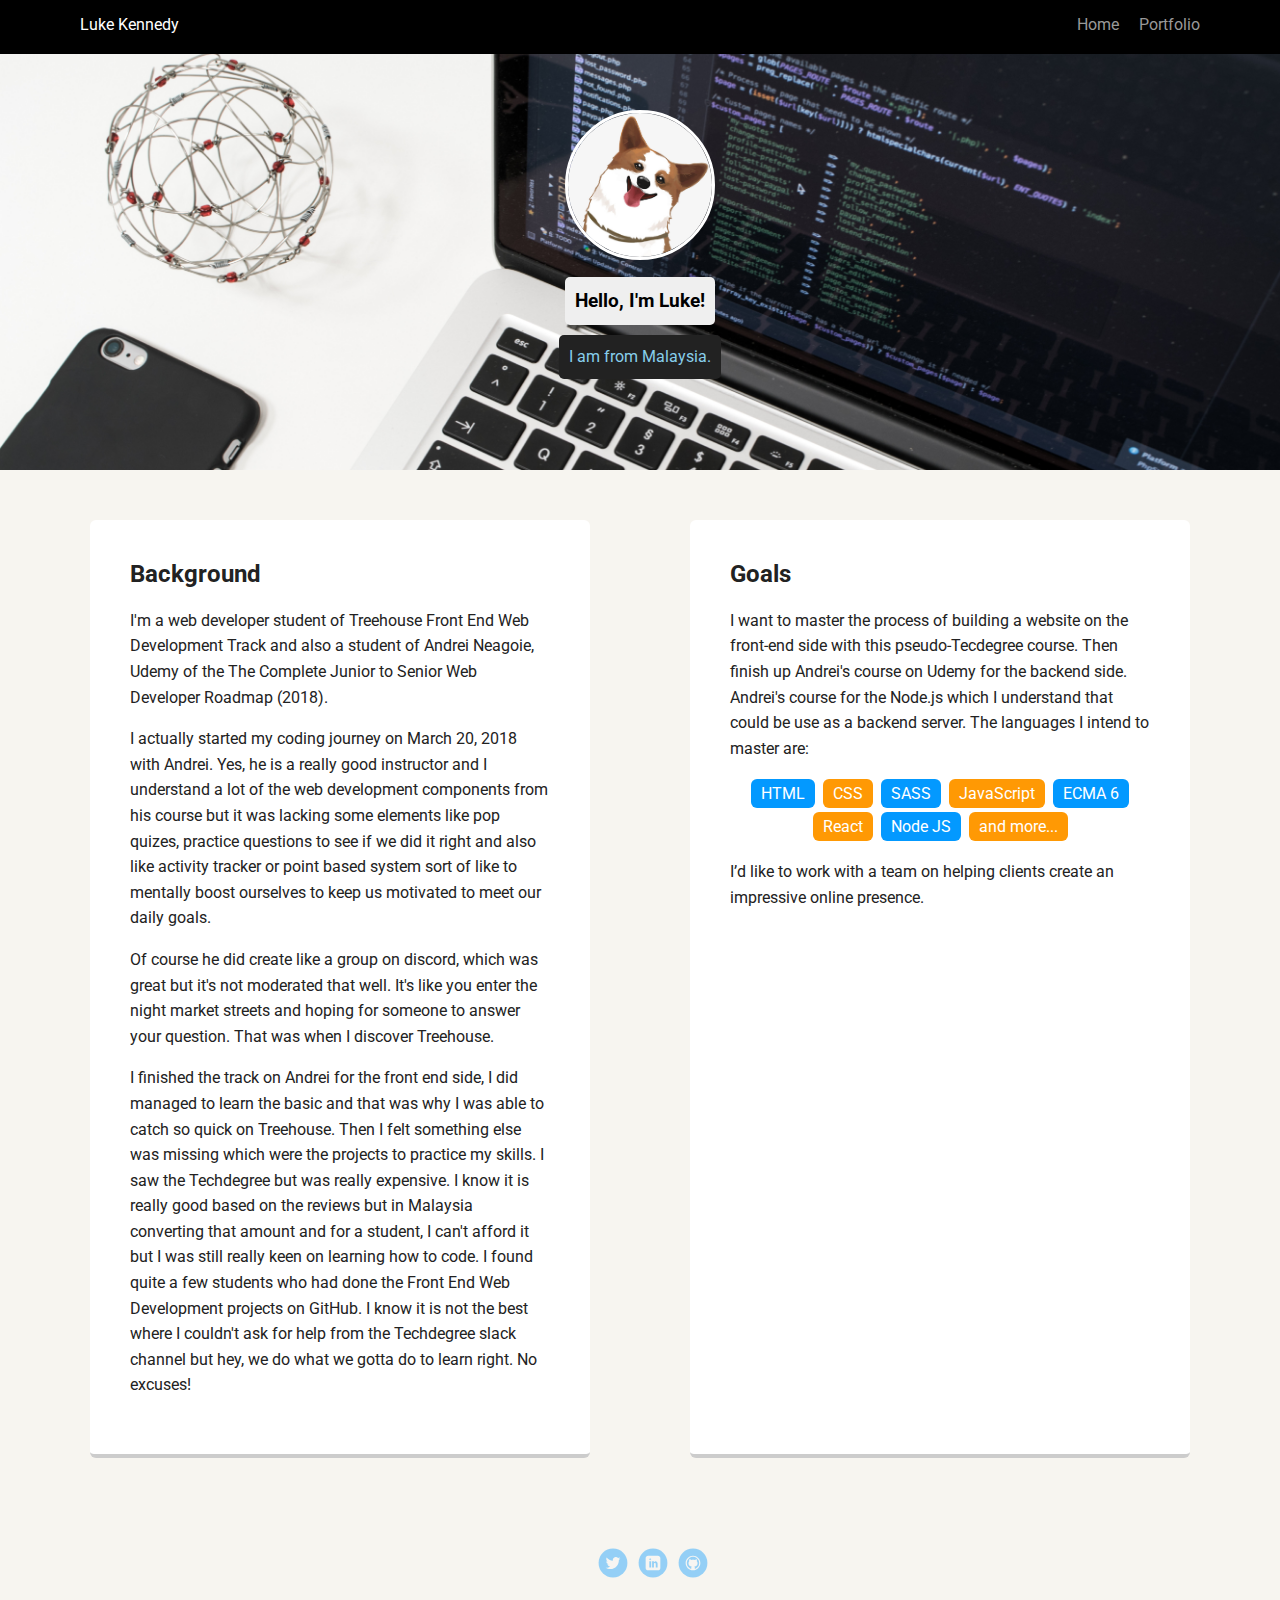
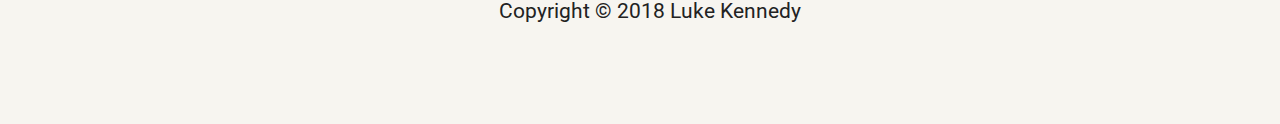
==== index.html @ e6a508d9 "first commit" ====
<!DOCTYPE html>
<html>
<head>
	<meta charset="utf-8">
	<meta name="viewport" content="width=device-width, initial-scale=1.0">
  	<meta http-equiv="X-UA-Compatible" content="ie=edge">
	<title>Personal Profile</title>
	<link rel="stylesheet" href="styles.css">
  	<link href="https://fonts.googleapis.com/css?family=Muli%7CRoboto:400,300,500,700,900" rel="stylesheet">
</head>
<body>
	<div class="main-nav">
		<ul class="nav">
			<li class="name">Luke Kennedy</a></li>
			<li><a href="#">Home</a></li>
			<li><a href="">Portfolio</a></li>
		</ul>
	</div>

	<header>
		<img class="profile-image" alt="picture" src="images/corgi2.jpg"></img>
		<h3 class="tag name">Hello, I'm Luke!</h3>
		<p class="tag location">I am from Malaysia.</p>
	</header>

	<main class="flex">
		<div class="card">
			<h2>Background</h2>
	      	<p>I'm a web developer student of Treehouse Front End Web Development Track and also a student of Andrei Neagoie, Udemy of the The Complete Junior to Senior Web Developer Roadmap (2018).</p>
	      	<p>I actually started my coding journey on March 20, 2018 with Andrei. Yes,
	        he is a really good instructor and I understand a lot of the web development components from his course but it was lacking some elements like pop quizes, practice questions to see if we did it right and also like activity tracker or point based system sort of like to mentally boost ourselves to keep us motivated to meet our daily goals.</p>
	      	<p>Of course he did create like a group on discord, which was great but it's not moderated that well. It's like you enter the night market streets and hoping for someone to answer your question. That was when I discover Treehouse.</p>
	      	<p>I finished the track on Andrei for the front end side, I did managed to learn the basic and that was why I was able to catch so quick on Treehouse. Then I felt something else was missing which were the projects to practice my skills. I saw the Techdegree but was really expensive. I know it is really good based on the reviews but in Malaysia converting that amount and for a student, I can't afford it but I was still really keen on
	        learning how to code. I found quite a few students who had done the Front End Web Development projects on GitHub. I know it is not the best where I couldn't ask for help from the Techdegree slack channel but hey, we do what we gotta do to learn right. No excuses!</p>
		</div>

		<div class="card">
			<h2>Goals</h2>
	      	<p>I want to master the process of building a website on the front-end side with this pseudo-Tecdegree course. Then finish up Andrei's course on Udemy for the backend side. Andrei's course for the Node.js which I understand that could be use as a backend server. The languages I intend to master are:</p>
	      	<ul class="skills">
		        <li>HTML</li>
		        <li>CSS</li>
		        <li>SASS</li>
		        <li>JavaScript</li>
		        <li>ECMA 6</li>
		        <li>React</li>
		        <li>Node JS</li>
		        <li>and more...</li>
	      	</ul>
	      	<p>I’d like to work with a team on helping clients create an impressive online presence.</p>
		</div>
	</main>

	<footer>
		<ul>
			<li><a href="images/twitter.svg" class="social twitter">Twitter</a></li>
			<li><a href="images/linkedin.svg" class="social linkedin">LinkedIn</a></li>
			<li><a href="images/github.svg" class="social github">Github</a></li>
		</ul>
		<p class="copyright">Copyright &copy; 2018 Luke Kennedy</p>
	</footer>
</body>
</html>
---- styles.css ----
/* Global Layout Set-up */
* { 
  box-sizing: border-box;
}
  
body {
  margin: 0;
  padding: 0;
  text-align: center;
  font-family: 'Roboto', sans-serif;
  color: #222;
  background: #f7f5f0;
}

/* Link Styles */
a {
  text-decoration: none;
  color: #999;
}
a:hover {
  color: #6633ff;
}

/* Section Styles */
.main-nav {
	width: 100%;
  	background: black;
  	min-height: 30px;
  	padding: 10px;
  	position: fixed;
  	text-align: center;
}

.nav {
	display: flex;
	justify-content: space-around;
	font-weight: 700px;
	list-style-type: none;
	margin: 0 auto;
	padding: 0;
}

.nav .name {
	color: white;
	margin-right: auto;
	display: block;
}

.nav li {
  padding: 5px 10px 10px 10px;
}

.nav a {
  transition: all .5s;
}
.nav a:hover {
  color: white
}

header {
  text-align: center;
  background: url('images/banner.jpg') no-repeat top center ;
  background-size: cover;
  overflow: hidden;
  padding-top: 60px;
}

header {
  line-height: 1.5;
}

header .profile-image {
  margin-top: 50px;
  width: 150px;
  height: 150px;
  border-radius: 50%;
  border: 3px solid white;
  transition: all .5s;
}

header .profile-image:hover {
  transform: scale(1.2) rotate(5deg);
}

.tag {
  background-color: #efefef;
  color: black;
  padding: 10px;
  border-radius: 5px;
  display: table;
  margin: 10px auto;
} 

.location {
  background-color: #222;
  color: skyblue;
}

.card {
  margin: 30px;
  padding: 20px 40px 40px;
  max-width: 500px;
  text-align: left;
  background: #fff;
  border-bottom: 4px solid #ccc;
  border-radius: 6px;
  transition: all .5s;
}

.card:hover {
  border-color: #ff99ff;
}

ul.skills {
  padding: 0;
  text-align: center;
}

.skills li {
  border-radius: 6px;
  display: inline-block;
  background: #ff9904;
  color: white;
  padding: 5px 10px;
  margin: 2px;
}

.skills li:nth-child(odd) {
  background: #0399ff;
}

footer {
  width: 100%;
  min-height: 30px;
  padding: 20px 0 40px 20px;
}

footer ul {
  list-style-type: none;
  margin: 0;
  padding: 0;
}

footer ul li {
  display: inline-block;
}

a.social {
  display: inline-block;
  text-indent: -9999px;
  margin-left: 5px;
  width: 30px;
  height: 30px;
  background-size: 30px 30px;
  opacity: .4;
  transition: all .5s;
}

a.twitter {
  background-image: url(images/twitter.svg);
}
a.linkedin {
  background-image: url(images/linkedin.svg);
}
a.github {
  background-image: url(images/github.svg);
}

a.social:hover {
  opacity: 1;
}
.clearfix {
  clear: both;
}

/* Styles for larger screens */

@media screen and (min-width: 720px) {
	.flex {
	display: -ms-flexbox;      /* TWEENER - IE 10 */
	display: flex; 
	max-width: 1200px;
	-ms-flex-pack: distribute;
	justify-content: space-around;
	margin: 0 auto;
	}

	header {
    min-height: 470px;
  	}

  	.nav {
    max-width: 1200px;
    padding: 0 30px;
  	}

    main {
    padding-top: 20px;
  	}

	main p {
    line-height: 1.6em;
  	}

  	footer {
    font-size: 1.3em;
    max-width: 1200px;
    margin: 40px auto;
  	}
}
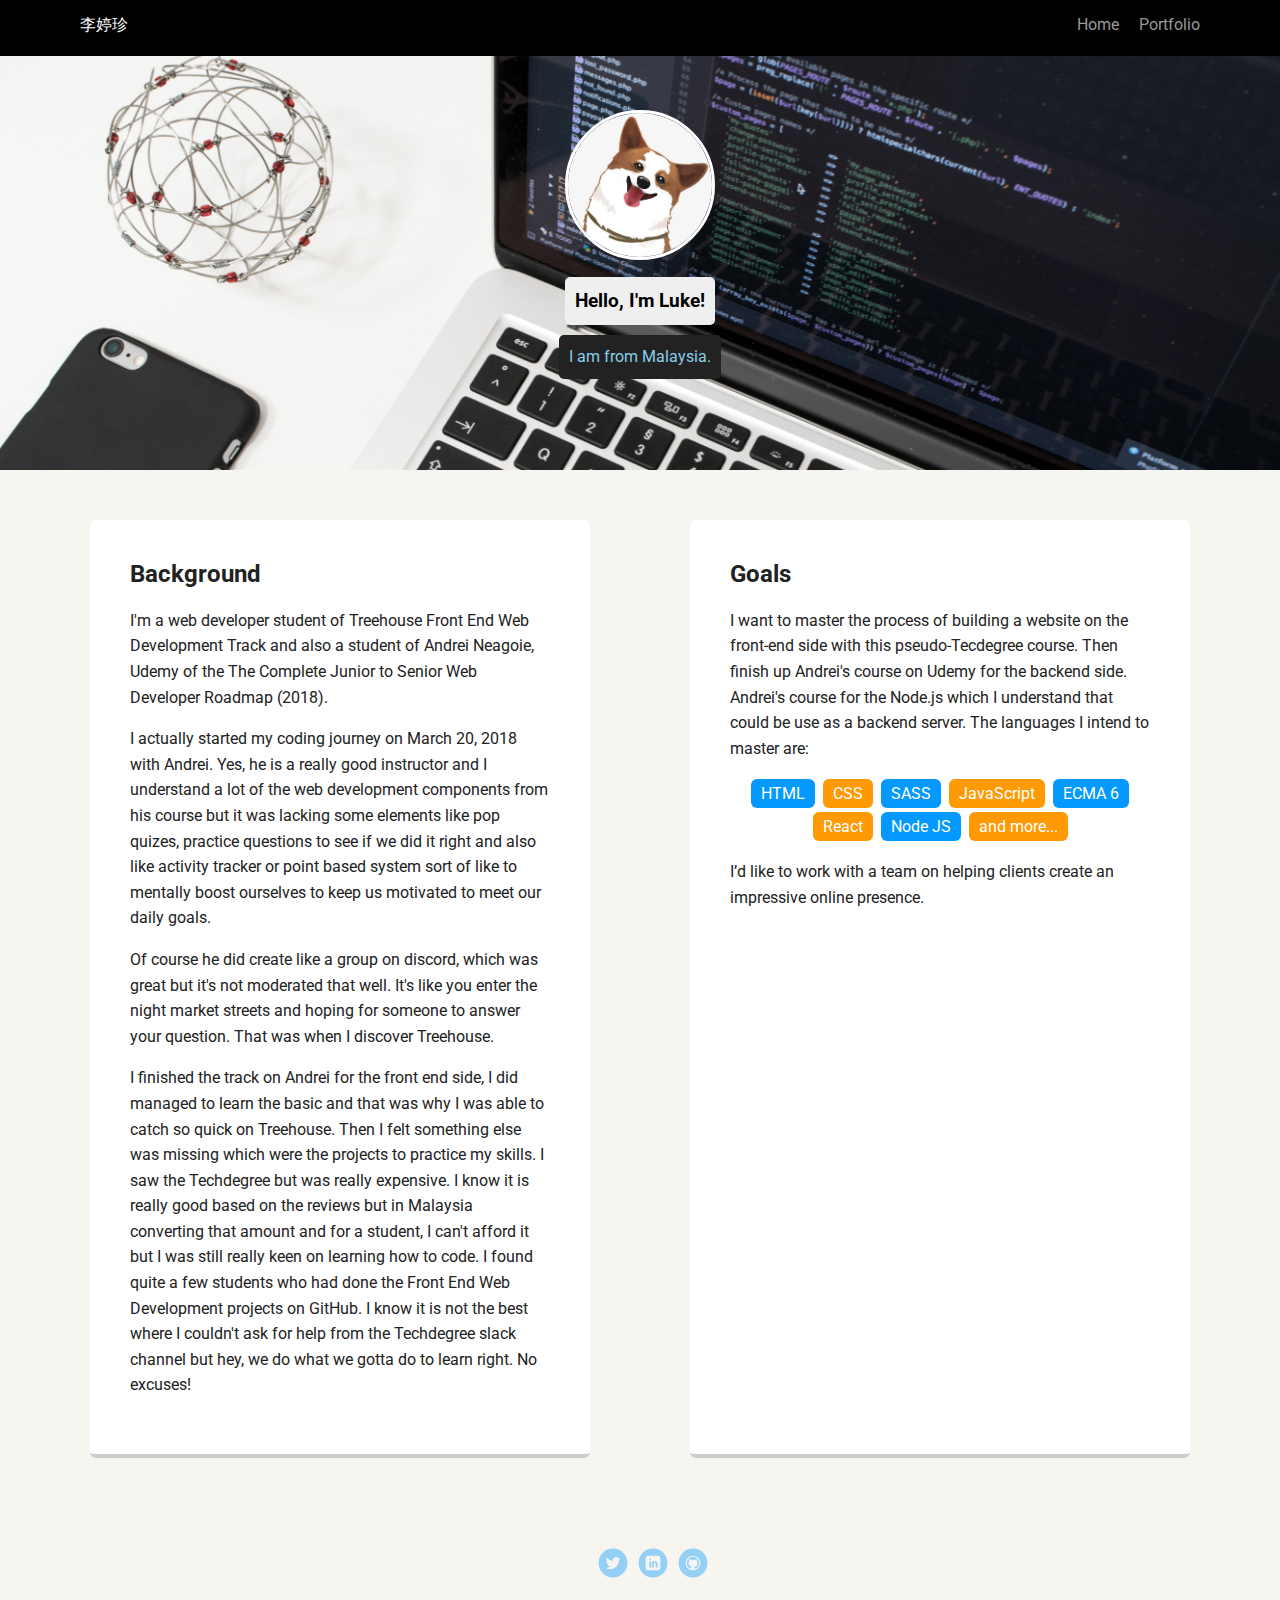
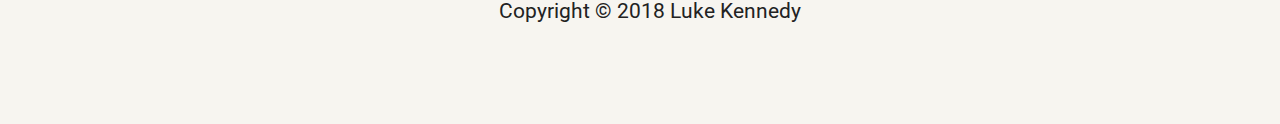
==== commit 52ac0476: "Update index.html" ====
--- a/index.html
+++ b/index.html
@@ -11,7 +11,7 @@
 <body>
 	<div class="main-nav">
 		<ul class="nav">
-			<li class="name">Luke Kennedy</a></li>
+			<li class="name">李婷珍</a></li>
 			<li><a href="#">Home</a></li>
 			<li><a href="">Portfolio</a></li>
 		</ul>
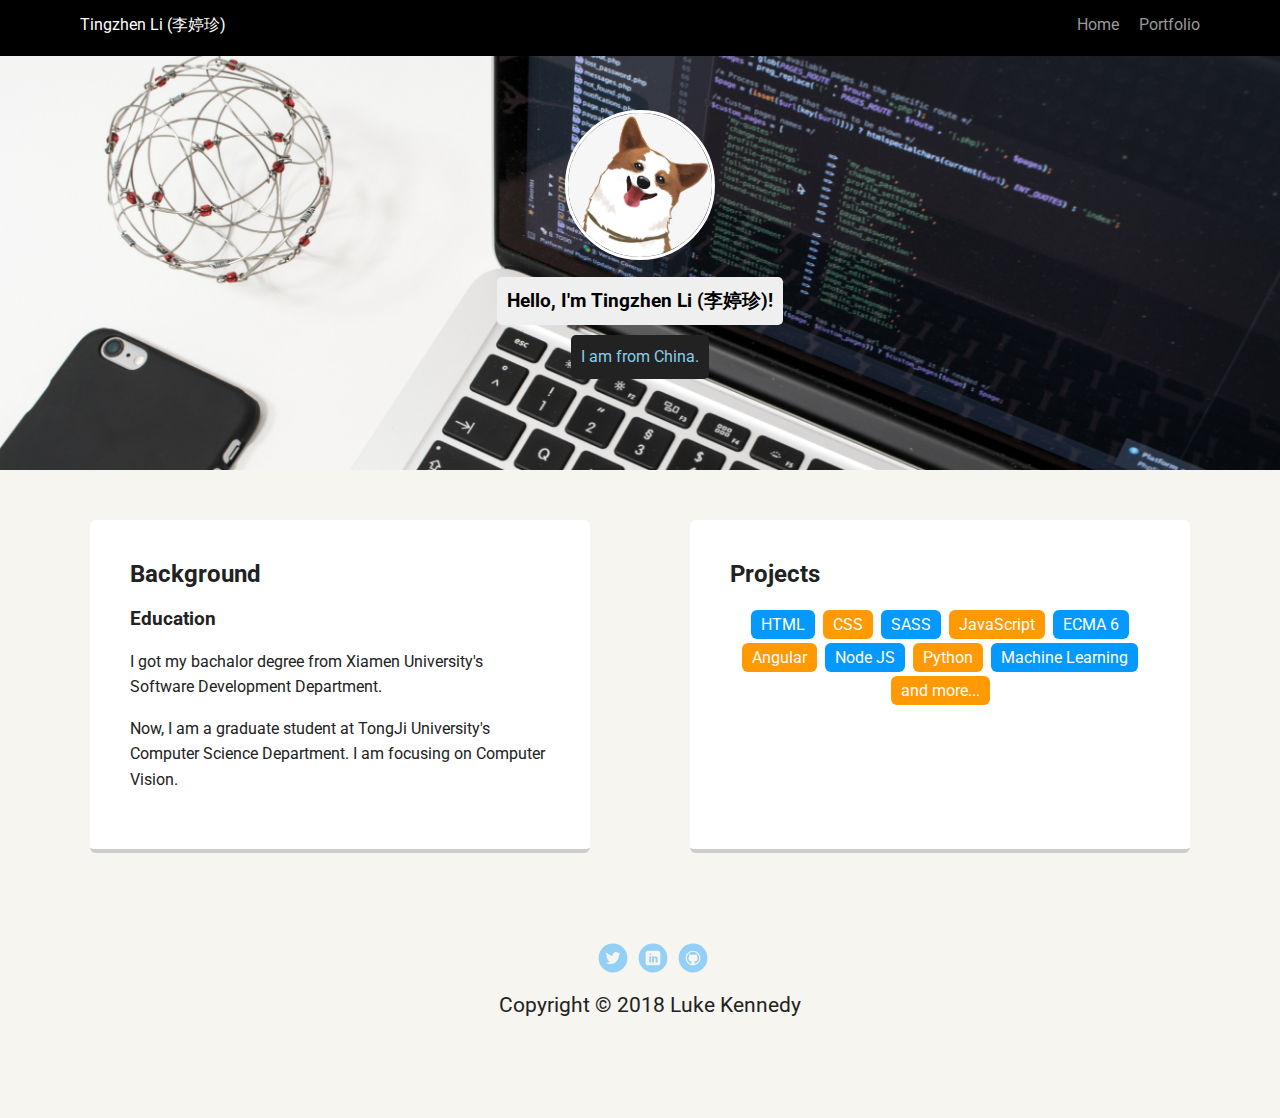
==== commit 526b6ce3: "update index.html and README" ====
--- a/index.html
+++ b/index.html
@@ -11,7 +11,7 @@
 <body>
 	<div class="main-nav">
 		<ul class="nav">
-			<li class="name">李婷珍</a></li>
+			<li class="name">Tingzhen Li (李婷珍)</a></li>
 			<li><a href="#">Home</a></li>
 			<li><a href="">Portfolio</a></li>
 		</ul>
@@ -19,35 +19,32 @@
 
 	<header>
 		<img class="profile-image" alt="picture" src="images/corgi2.jpg"></img>
-		<h3 class="tag name">Hello, I'm Luke!</h3>
-		<p class="tag location">I am from Malaysia.</p>
+		<h3 class="tag name">Hello, I'm Tingzhen Li (李婷珍)!</h3>
+		<p class="tag location">I am from China.</p>
 	</header>
 
 	<main class="flex">
 		<div class="card">
 			<h2>Background</h2>
-	      	<p>I'm a web developer student of Treehouse Front End Web Development Track and also a student of Andrei Neagoie, Udemy of the The Complete Junior to Senior Web Developer Roadmap (2018).</p>
-	      	<p>I actually started my coding journey on March 20, 2018 with Andrei. Yes,
-	        he is a really good instructor and I understand a lot of the web development components from his course but it was lacking some elements like pop quizes, practice questions to see if we did it right and also like activity tracker or point based system sort of like to mentally boost ourselves to keep us motivated to meet our daily goals.</p>
-	      	<p>Of course he did create like a group on discord, which was great but it's not moderated that well. It's like you enter the night market streets and hoping for someone to answer your question. That was when I discover Treehouse.</p>
-	      	<p>I finished the track on Andrei for the front end side, I did managed to learn the basic and that was why I was able to catch so quick on Treehouse. Then I felt something else was missing which were the projects to practice my skills. I saw the Techdegree but was really expensive. I know it is really good based on the reviews but in Malaysia converting that amount and for a student, I can't afford it but I was still really keen on
-	        learning how to code. I found quite a few students who had done the Front End Web Development projects on GitHub. I know it is not the best where I couldn't ask for help from the Techdegree slack channel but hey, we do what we gotta do to learn right. No excuses!</p>
+			<h3>Education</h3>
+			<p>I got my bachalor degree from Xiamen University's Software Development Department.</p>
+			<p>Now, I am a graduate student at TongJi University's Computer Science Department. I am focusing on Computer Vision.</p>
 		</div>
 
 		<div class="card">
-			<h2>Goals</h2>
-	      	<p>I want to master the process of building a website on the front-end side with this pseudo-Tecdegree course. Then finish up Andrei's course on Udemy for the backend side. Andrei's course for the Node.js which I understand that could be use as a backend server. The languages I intend to master are:</p>
+			<h2>Projects</h2>
 	      	<ul class="skills">
 		        <li>HTML</li>
 		        <li>CSS</li>
 		        <li>SASS</li>
 		        <li>JavaScript</li>
 		        <li>ECMA 6</li>
-		        <li>React</li>
-		        <li>Node JS</li>
+		        <li>Angular</li>
+				<li>Node JS</li>
+				<li>Python</li>
+				<li>Machine Learning</li>
 		        <li>and more...</li>
 	      	</ul>
-	      	<p>I’d like to work with a team on helping clients create an impressive online presence.</p>
 		</div>
 	</main>
 
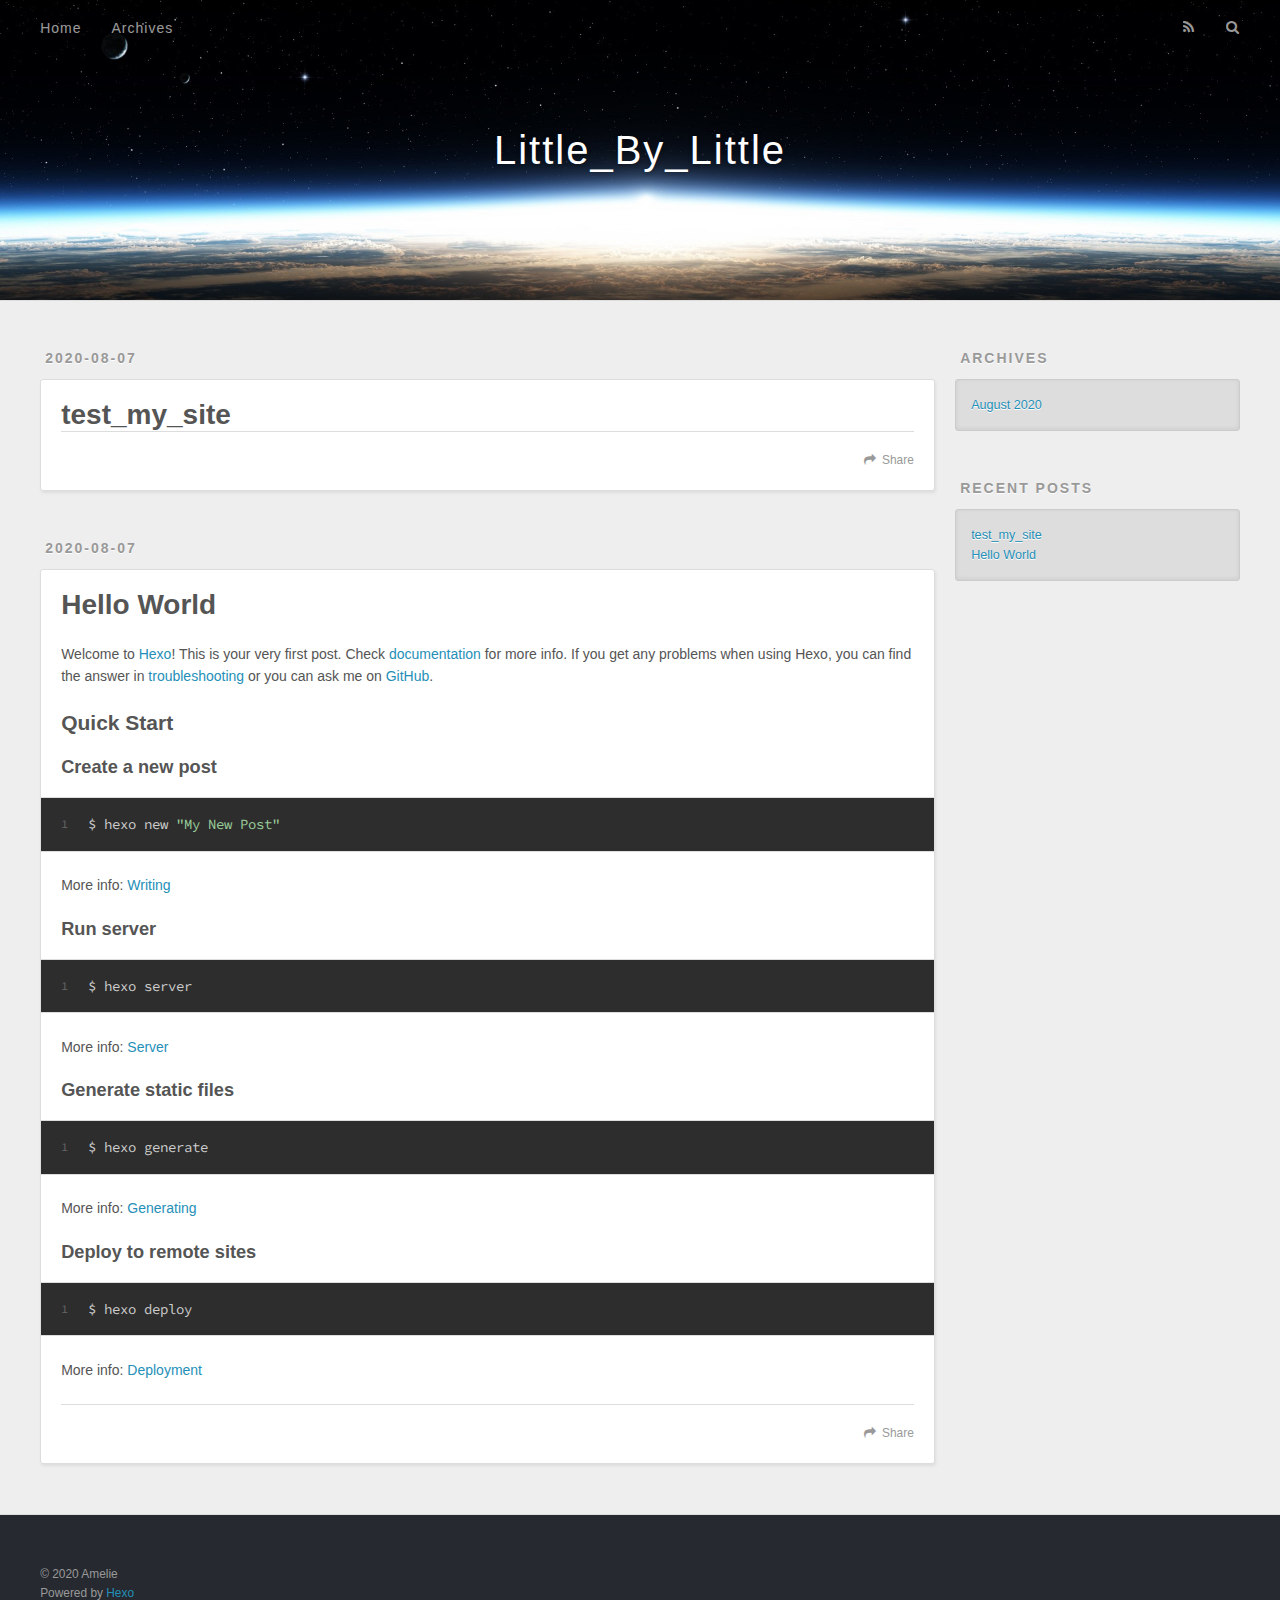
==== commit ad8e1fda: "Site updated: 2020-08-07 16:56:30" ====
--- a/index.html
+++ b/index.html
@@ -1,60 +1,238 @@
 <!DOCTYPE html>
 <html>
 <head>
-	<meta charset="utf-8">
-	<meta name="viewport" content="width=device-width, initial-scale=1.0">
-  	<meta http-equiv="X-UA-Compatible" content="ie=edge">
-	<title>Personal Profile</title>
-	<link rel="stylesheet" href="styles.css">
-  	<link href="https://fonts.googleapis.com/css?family=Muli%7CRoboto:400,300,500,700,900" rel="stylesheet">
-</head>
+  <meta charset="utf-8">
+  
+
+  
+  <title>Little_By_Little</title>
+  <meta name="viewport" content="width=device-width, initial-scale=1, maximum-scale=1">
+  <meta name="description" content="my technology blog">
+<meta property="og:type" content="website">
+<meta property="og:title" content="Little_By_Little">
+<meta property="og:url" content="https://amilelne.github.io/index.html">
+<meta property="og:site_name" content="Little_By_Little">
+<meta property="og:description" content="my technology blog">
+<meta property="og:locale" content="en_US">
+<meta property="article:author" content="Amelie">
+<meta name="twitter:card" content="summary">
+  
+    <link rel="alternate" href="/atom.xml" title="Little_By_Little" type="application/atom+xml">
+  
+  
+    <link rel="icon" href="/favicon.png">
+  
+  
+    <link href="//fonts.googleapis.com/css?family=Source+Code+Pro" rel="stylesheet" type="text/css">
+  
+  
+<link rel="stylesheet" href="/css/style.css">
+
+<meta name="generator" content="Hexo 5.0.0"></head>
+
 <body>
-	<div class="main-nav">
-		<ul class="nav">
-			<li class="name">Tingzhen Li (李婷珍)</a></li>
-			<li><a href="#">Home</a></li>
-			<li><a href="">Portfolio</a></li>
-		</ul>
-	</div>
-
-	<header>
-		<img class="profile-image" alt="picture" src="images/corgi2.jpg"></img>
-		<h3 class="tag name">Hello, I'm Tingzhen Li (李婷珍)!</h3>
-		<p class="tag location">I am from China.</p>
-	</header>
-
-	<main class="flex">
-		<div class="card">
-			<h2>Background</h2>
-			<h3>Education</h3>
-			<p>I got my bachalor degree from Xiamen University's Software Development Department.</p>
-			<p>Now, I am a graduate student at TongJi University's Computer Science Department. I am focusing on Computer Vision.</p>
-		</div>
-
-		<div class="card">
-			<h2>Projects</h2>
-	      	<ul class="skills">
-		        <li>HTML</li>
-		        <li>CSS</li>
-		        <li>SASS</li>
-		        <li>JavaScript</li>
-		        <li>ECMA 6</li>
-		        <li>Angular</li>
-				<li>Node JS</li>
-				<li>Python</li>
-				<li>Machine Learning</li>
-		        <li>and more...</li>
-	      	</ul>
-		</div>
-	</main>
-
-	<footer>
-		<ul>
-			<li><a href="images/twitter.svg" class="social twitter">Twitter</a></li>
-			<li><a href="images/linkedin.svg" class="social linkedin">LinkedIn</a></li>
-			<li><a href="images/github.svg" class="social github">Github</a></li>
-		</ul>
-		<p class="copyright">Copyright &copy; 2018 Luke Kennedy</p>
-	</footer>
+  <div id="container">
+    <div id="wrap">
+      <header id="header">
+  <div id="banner"></div>
+  <div id="header-outer" class="outer">
+    <div id="header-title" class="inner">
+      <h1 id="logo-wrap">
+        <a href="/" id="logo">Little_By_Little</a>
+      </h1>
+      
+    </div>
+    <div id="header-inner" class="inner">
+      <nav id="main-nav">
+        <a id="main-nav-toggle" class="nav-icon"></a>
+        
+          <a class="main-nav-link" href="/">Home</a>
+        
+          <a class="main-nav-link" href="/archives">Archives</a>
+        
+      </nav>
+      <nav id="sub-nav">
+        
+          <a id="nav-rss-link" class="nav-icon" href="/atom.xml" title="RSS Feed"></a>
+        
+        <a id="nav-search-btn" class="nav-icon" title="Search"></a>
+      </nav>
+      <div id="search-form-wrap">
+        <form action="//google.com/search" method="get" accept-charset="UTF-8" class="search-form"><input type="search" name="q" class="search-form-input" placeholder="Search"><button type="submit" class="search-form-submit">&#xF002;</button><input type="hidden" name="sitesearch" value="https://amilelne.github.io"></form>
+      </div>
+    </div>
+  </div>
+</header>
+      <div class="outer">
+        <section id="main">
+  
+    <article id="post-test-my-site" class="article article-type-post" itemscope itemprop="blogPost">
+  <div class="article-meta">
+    <a href="/2020/08/07/test-my-site/" class="article-date">
+  <time datetime="2020-08-07T08:49:31.000Z" itemprop="datePublished">2020-08-07</time>
+</a>
+    
+  </div>
+  <div class="article-inner">
+    
+    
+      <header class="article-header">
+        
+  
+    <h1 itemprop="name">
+      <a class="article-title" href="/2020/08/07/test-my-site/">test_my_site</a>
+    </h1>
+  
+
+      </header>
+    
+    <div class="article-entry" itemprop="articleBody">
+      
+        
+      
+    </div>
+    <footer class="article-footer">
+      <a data-url="https://amilelne.github.io/2020/08/07/test-my-site/" data-id="ckdjzvujc000172pydhlo321m" class="article-share-link">Share</a>
+      
+      
+    </footer>
+  </div>
+  
+</article>
+
+
+  
+    <article id="post-hello-world" class="article article-type-post" itemscope itemprop="blogPost">
+  <div class="article-meta">
+    <a href="/2020/08/07/hello-world/" class="article-date">
+  <time datetime="2020-08-07T07:54:46.012Z" itemprop="datePublished">2020-08-07</time>
+</a>
+    
+  </div>
+  <div class="article-inner">
+    
+    
+      <header class="article-header">
+        
+  
+    <h1 itemprop="name">
+      <a class="article-title" href="/2020/08/07/hello-world/">Hello World</a>
+    </h1>
+  
+
+      </header>
+    
+    <div class="article-entry" itemprop="articleBody">
+      
+        <p>Welcome to <a target="_blank" rel="noopener" href="https://hexo.io/">Hexo</a>! This is your very first post. Check <a target="_blank" rel="noopener" href="https://hexo.io/docs/">documentation</a> for more info. If you get any problems when using Hexo, you can find the answer in <a target="_blank" rel="noopener" href="https://hexo.io/docs/troubleshooting.html">troubleshooting</a> or you can ask me on <a target="_blank" rel="noopener" href="https://github.com/hexojs/hexo/issues">GitHub</a>.</p>
+<h2 id="Quick-Start"><a href="#Quick-Start" class="headerlink" title="Quick Start"></a>Quick Start</h2><h3 id="Create-a-new-post"><a href="#Create-a-new-post" class="headerlink" title="Create a new post"></a>Create a new post</h3><figure class="highlight bash"><table><tr><td class="gutter"><pre><span class="line">1</span><br></pre></td><td class="code"><pre><span class="line">$ hexo new <span class="string">&quot;My New Post&quot;</span></span><br></pre></td></tr></table></figure>
+
+<p>More info: <a target="_blank" rel="noopener" href="https://hexo.io/docs/writing.html">Writing</a></p>
+<h3 id="Run-server"><a href="#Run-server" class="headerlink" title="Run server"></a>Run server</h3><figure class="highlight bash"><table><tr><td class="gutter"><pre><span class="line">1</span><br></pre></td><td class="code"><pre><span class="line">$ hexo server</span><br></pre></td></tr></table></figure>
+
+<p>More info: <a target="_blank" rel="noopener" href="https://hexo.io/docs/server.html">Server</a></p>
+<h3 id="Generate-static-files"><a href="#Generate-static-files" class="headerlink" title="Generate static files"></a>Generate static files</h3><figure class="highlight bash"><table><tr><td class="gutter"><pre><span class="line">1</span><br></pre></td><td class="code"><pre><span class="line">$ hexo generate</span><br></pre></td></tr></table></figure>
+
+<p>More info: <a target="_blank" rel="noopener" href="https://hexo.io/docs/generating.html">Generating</a></p>
+<h3 id="Deploy-to-remote-sites"><a href="#Deploy-to-remote-sites" class="headerlink" title="Deploy to remote sites"></a>Deploy to remote sites</h3><figure class="highlight bash"><table><tr><td class="gutter"><pre><span class="line">1</span><br></pre></td><td class="code"><pre><span class="line">$ hexo deploy</span><br></pre></td></tr></table></figure>
+
+<p>More info: <a target="_blank" rel="noopener" href="https://hexo.io/docs/one-command-deployment.html">Deployment</a></p>
+
+      
+    </div>
+    <footer class="article-footer">
+      <a data-url="https://amilelne.github.io/2020/08/07/hello-world/" data-id="ckdjzvuil000072pydds2c1sf" class="article-share-link">Share</a>
+      
+      
+    </footer>
+  </div>
+  
+</article>
+
+
+  
+
+
+</section>
+        
+          <aside id="sidebar">
+  
+    
+
+  
+    
+
+  
+    
+  
+    
+  <div class="widget-wrap">
+    <h3 class="widget-title">Archives</h3>
+    <div class="widget">
+      <ul class="archive-list"><li class="archive-list-item"><a class="archive-list-link" href="/archives/2020/08/">August 2020</a></li></ul>
+    </div>
+  </div>
+
+
+  
+    
+  <div class="widget-wrap">
+    <h3 class="widget-title">Recent Posts</h3>
+    <div class="widget">
+      <ul>
+        
+          <li>
+            <a href="/2020/08/07/test-my-site/">test_my_site</a>
+          </li>
+        
+          <li>
+            <a href="/2020/08/07/hello-world/">Hello World</a>
+          </li>
+        
+      </ul>
+    </div>
+  </div>
+
+  
+</aside>
+        
+      </div>
+      <footer id="footer">
+  
+  <div class="outer">
+    <div id="footer-info" class="inner">
+      &copy; 2020 Amelie<br>
+      Powered by <a href="http://hexo.io/" target="_blank">Hexo</a>
+    </div>
+  </div>
+</footer>
+    </div>
+    <nav id="mobile-nav">
+  
+    <a href="/" class="mobile-nav-link">Home</a>
+  
+    <a href="/archives" class="mobile-nav-link">Archives</a>
+  
+</nav>
+    
+
+<script src="//ajax.googleapis.com/ajax/libs/jquery/2.0.3/jquery.min.js"></script>
+
+
+  
+<link rel="stylesheet" href="/fancybox/jquery.fancybox.css">
+
+  
+<script src="/fancybox/jquery.fancybox.pack.js"></script>
+
+
+
+
+<script src="/js/script.js"></script>
+
+
+
+
+  </div>
 </body>
-</html>
+</html>--- a/css/style.css
+++ b/css/style.css
@@ -0,0 +1,1374 @@
+body {
+  width: 100%;
+}
+body:before,
+body:after {
+  content: "";
+  display: table;
+}
+body:after {
+  clear: both;
+}
+html,
+body,
+div,
+span,
+applet,
+object,
+iframe,
+h1,
+h2,
+h3,
+h4,
+h5,
+h6,
+p,
+blockquote,
+pre,
+a,
+abbr,
+acronym,
+address,
+big,
+cite,
+code,
+del,
+dfn,
+em,
+img,
+ins,
+kbd,
+q,
+s,
+samp,
+small,
+strike,
+strong,
+sub,
+sup,
+tt,
+var,
+dl,
+dt,
+dd,
+ol,
+ul,
+li,
+fieldset,
+form,
+label,
+legend,
+table,
+caption,
+tbody,
+tfoot,
+thead,
+tr,
+th,
+td {
+  margin: 0;
+  padding: 0;
+  border: 0;
+  outline: 0;
+  font-weight: inherit;
+  font-style: inherit;
+  font-family: inherit;
+  font-size: 100%;
+  vertical-align: baseline;
+}
+body {
+  line-height: 1;
+  color: #000;
+  background: #fff;
+}
+ol,
+ul {
+  list-style: none;
+}
+table {
+  border-collapse: separate;
+  border-spacing: 0;
+  vertical-align: middle;
+}
+caption,
+th,
+td {
+  text-align: left;
+  font-weight: normal;
+  vertical-align: middle;
+}
+a img {
+  border: none;
+}
+input,
+button {
+  margin: 0;
+  padding: 0;
+}
+input::-moz-focus-inner,
+button::-moz-focus-inner {
+  border: 0;
+  padding: 0;
+}
+@font-face {
+  font-family: FontAwesome;
+  font-style: normal;
+  font-weight: normal;
+  src: url("fonts/fontawesome-webfont.eot?v=#4.0.3");
+  src: url("fonts/fontawesome-webfont.eot?#iefix&v=#4.0.3") format("embedded-opentype"), url("fonts/fontawesome-webfont.woff?v=#4.0.3") format("woff"), url("fonts/fontawesome-webfont.ttf?v=#4.0.3") format("truetype"), url("fonts/fontawesome-webfont.svg#fontawesomeregular?v=#4.0.3") format("svg");
+}
+html,
+body,
+#container {
+  height: 100%;
+}
+body {
+  background: #eee;
+  font: 14px -apple-system, BlinkMacSystemFont, "Segoe UI", "Roboto", "Oxygen", "Ubuntu", "Cantarell", "Fira Sans", "Droid Sans", "Helvetica Neue", sans-serif;
+  -webkit-text-size-adjust: 100%;
+}
+.outer {
+  max-width: 1220px;
+  margin: 0 auto;
+  padding: 0 20px;
+}
+.outer:before,
+.outer:after {
+  content: "";
+  display: table;
+}
+.outer:after {
+  clear: both;
+}
+.inner {
+  display: inline;
+  float: left;
+  width: 98.33333333333333%;
+  margin: 0 0.833333333333333%;
+}
+.left,
+.alignleft {
+  float: left;
+}
+.right,
+.alignright {
+  float: right;
+}
+.clear {
+  clear: both;
+}
+#container {
+  position: relative;
+}
+.mobile-nav-on {
+  overflow: hidden;
+}
+#wrap {
+  height: 100%;
+  width: 100%;
+  position: absolute;
+  top: 0;
+  left: 0;
+  -webkit-transition: 0.2s ease-out;
+  -moz-transition: 0.2s ease-out;
+  -ms-transition: 0.2s ease-out;
+  transition: 0.2s ease-out;
+  z-index: 1;
+  background: #eee;
+}
+.mobile-nav-on #wrap {
+  left: 280px;
+}
+@media screen and (min-width: 768px) {
+  #main {
+    display: inline;
+    float: left;
+    width: 73.33333333333333%;
+    margin: 0 0.833333333333333%;
+  }
+}
+.article-date,
+.article-category-link,
+.archive-year,
+.widget-title {
+  text-decoration: none;
+  text-transform: uppercase;
+  letter-spacing: 2px;
+  color: #999;
+  margin-bottom: 1em;
+  margin-left: 5px;
+  line-height: 1em;
+  text-shadow: 0 1px #fff;
+  font-weight: bold;
+}
+.article-inner,
+.archive-article-inner {
+  background: #fff;
+  -webkit-box-shadow: 1px 2px 3px #ddd;
+  box-shadow: 1px 2px 3px #ddd;
+  border: 1px solid #ddd;
+  border-radius: 3px;
+}
+.article-entry h1,
+.widget h1 {
+  font-size: 2em;
+}
+.article-entry h2,
+.widget h2 {
+  font-size: 1.5em;
+}
+.article-entry h3,
+.widget h3 {
+  font-size: 1.3em;
+}
+.article-entry h4,
+.widget h4 {
+  font-size: 1.2em;
+}
+.article-entry h5,
+.widget h5 {
+  font-size: 1em;
+}
+.article-entry h6,
+.widget h6 {
+  font-size: 1em;
+  color: #999;
+}
+.article-entry hr,
+.widget hr {
+  border: 1px dashed #ddd;
+}
+.article-entry strong,
+.widget strong {
+  font-weight: bold;
+}
+.article-entry em,
+.widget em,
+.article-entry cite,
+.widget cite {
+  font-style: italic;
+}
+.article-entry sup,
+.widget sup,
+.article-entry sub,
+.widget sub {
+  font-size: 0.75em;
+  line-height: 0;
+  position: relative;
+  vertical-align: baseline;
+}
+.article-entry sup,
+.widget sup {
+  top: -0.5em;
+}
+.article-entry sub,
+.widget sub {
+  bottom: -0.2em;
+}
+.article-entry small,
+.widget small {
+  font-size: 0.85em;
+}
+.article-entry acronym,
+.widget acronym,
+.article-entry abbr,
+.widget abbr {
+  border-bottom: 1px dotted;
+}
+.article-entry ul,
+.widget ul,
+.article-entry ol,
+.widget ol,
+.article-entry dl,
+.widget dl {
+  margin: 0 20px;
+  line-height: 1.6em;
+}
+.article-entry ul ul,
+.widget ul ul,
+.article-entry ol ul,
+.widget ol ul,
+.article-entry ul ol,
+.widget ul ol,
+.article-entry ol ol,
+.widget ol ol {
+  margin-top: 0;
+  margin-bottom: 0;
+}
+.article-entry ul,
+.widget ul {
+  list-style: disc;
+}
+.article-entry ol,
+.widget ol {
+  list-style: decimal;
+}
+.article-entry dt,
+.widget dt {
+  font-weight: bold;
+}
+#header {
+  height: 300px;
+  position: relative;
+  border-bottom: 1px solid #ddd;
+}
+#header:before,
+#header:after {
+  content: "";
+  position: absolute;
+  left: 0;
+  right: 0;
+  height: 40px;
+}
+#header:before {
+  top: 0;
+  background: -webkit-linear-gradient(rgba(0,0,0,0.2), transparent);
+  background: -moz-linear-gradient(rgba(0,0,0,0.2), transparent);
+  background: -ms-linear-gradient(rgba(0,0,0,0.2), transparent);
+  background: linear-gradient(rgba(0,0,0,0.2), transparent);
+}
+#header:after {
+  bottom: 0;
+  background: -webkit-linear-gradient(transparent, rgba(0,0,0,0.2));
+  background: -moz-linear-gradient(transparent, rgba(0,0,0,0.2));
+  background: -ms-linear-gradient(transparent, rgba(0,0,0,0.2));
+  background: linear-gradient(transparent, rgba(0,0,0,0.2));
+}
+#header-outer {
+  height: 100%;
+  position: relative;
+}
+#header-inner {
+  position: relative;
+  overflow: hidden;
+}
+#banner {
+  position: absolute;
+  top: 0;
+  left: 0;
+  width: 100%;
+  height: 100%;
+  background: url("images/banner.jpg") center #000;
+  -webkit-background-size: cover;
+  -moz-background-size: cover;
+  background-size: cover;
+  z-index: -1;
+}
+#header-title {
+  text-align: center;
+  height: 40px;
+  position: absolute;
+  top: 50%;
+  left: 0;
+  margin-top: -20px;
+}
+#logo,
+#subtitle {
+  text-decoration: none;
+  color: #fff;
+  font-weight: 300;
+  text-shadow: 0 1px 4px rgba(0,0,0,0.3);
+}
+#logo {
+  font-size: 40px;
+  line-height: 40px;
+  letter-spacing: 2px;
+}
+#subtitle {
+  font-size: 16px;
+  line-height: 16px;
+  letter-spacing: 1px;
+}
+#subtitle-wrap {
+  margin-top: 16px;
+}
+#main-nav {
+  float: left;
+  margin-left: -15px;
+}
+.nav-icon,
+.main-nav-link {
+  float: left;
+  color: #fff;
+  opacity: 0.6;
+  text-decoration: none;
+  text-shadow: 0 1px rgba(0,0,0,0.2);
+  -webkit-transition: opacity 0.2s;
+  -moz-transition: opacity 0.2s;
+  -ms-transition: opacity 0.2s;
+  transition: opacity 0.2s;
+  display: block;
+  padding: 20px 15px;
+}
+.nav-icon:hover,
+.main-nav-link:hover {
+  opacity: 1;
+}
+.nav-icon {
+  font-family: FontAwesome;
+  text-align: center;
+  font-size: 14px;
+  width: 14px;
+  height: 14px;
+  padding: 20px 15px;
+  position: relative;
+  cursor: pointer;
+}
+.main-nav-link {
+  font-weight: 300;
+  letter-spacing: 1px;
+}
+@media screen and (max-width: 479px) {
+  .main-nav-link {
+    display: none;
+  }
+}
+#main-nav-toggle {
+  display: none;
+}
+#main-nav-toggle:before {
+  content: "\f0c9";
+}
+@media screen and (max-width: 479px) {
+  #main-nav-toggle {
+    display: block;
+  }
+}
+#sub-nav {
+  float: right;
+  margin-right: -15px;
+}
+#nav-rss-link:before {
+  content: "\f09e";
+}
+#nav-search-btn:before {
+  content: "\f002";
+}
+#search-form-wrap {
+  position: absolute;
+  top: 15px;
+  width: 150px;
+  height: 30px;
+  right: -150px;
+  opacity: 0;
+  -webkit-transition: 0.2s ease-out;
+  -moz-transition: 0.2s ease-out;
+  -ms-transition: 0.2s ease-out;
+  transition: 0.2s ease-out;
+}
+#search-form-wrap.on {
+  opacity: 1;
+  right: 0;
+}
+@media screen and (max-width: 479px) {
+  #search-form-wrap {
+    width: 100%;
+    right: -100%;
+  }
+}
+.search-form {
+  position: absolute;
+  top: 0;
+  left: 0;
+  right: 0;
+  background: #fff;
+  padding: 5px 15px;
+  border-radius: 15px;
+  -webkit-box-shadow: 0 0 10px rgba(0,0,0,0.3);
+  box-shadow: 0 0 10px rgba(0,0,0,0.3);
+}
+.search-form-input {
+  border: none;
+  background: none;
+  color: #555;
+  width: 100%;
+  font: 13px -apple-system, BlinkMacSystemFont, "Segoe UI", "Roboto", "Oxygen", "Ubuntu", "Cantarell", "Fira Sans", "Droid Sans", "Helvetica Neue", sans-serif;
+  outline: none;
+}
+.search-form-input::-webkit-search-results-decoration,
+.search-form-input::-webkit-search-cancel-button {
+  -webkit-appearance: none;
+}
+.search-form-submit {
+  position: absolute;
+  top: 50%;
+  right: 10px;
+  margin-top: -7px;
+  font: 13px FontAwesome;
+  border: none;
+  background: none;
+  color: #bbb;
+  cursor: pointer;
+}
+.search-form-submit:hover,
+.search-form-submit:focus {
+  color: #777;
+}
+.article {
+  margin: 50px 0;
+}
+.article-inner {
+  overflow: hidden;
+}
+.article-meta:before,
+.article-meta:after {
+  content: "";
+  display: table;
+}
+.article-meta:after {
+  clear: both;
+}
+.article-date {
+  float: left;
+}
+.article-category {
+  float: left;
+  line-height: 1em;
+  color: #ccc;
+  text-shadow: 0 1px #fff;
+  margin-left: 8px;
+}
+.article-category:before {
+  content: "\2022";
+}
+.article-category-link {
+  margin: 0 12px 1em;
+}
+.article-header {
+  padding: 20px 20px 0;
+}
+.article-title {
+  text-decoration: none;
+  font-size: 2em;
+  font-weight: bold;
+  color: #555;
+  line-height: 1.1em;
+  -webkit-transition: color 0.2s;
+  -moz-transition: color 0.2s;
+  -ms-transition: color 0.2s;
+  transition: color 0.2s;
+}
+a.article-title:hover {
+  color: #258fb8;
+}
+.article-entry {
+  color: #555;
+  padding: 0 20px;
+}
+.article-entry:before,
+.article-entry:after {
+  content: "";
+  display: table;
+}
+.article-entry:after {
+  clear: both;
+}
+.article-entry p,
+.article-entry table {
+  line-height: 1.6em;
+  margin: 1.6em 0;
+}
+.article-entry h1,
+.article-entry h2,
+.article-entry h3,
+.article-entry h4,
+.article-entry h5,
+.article-entry h6 {
+  font-weight: bold;
+}
+.article-entry h1,
+.article-entry h2,
+.article-entry h3,
+.article-entry h4,
+.article-entry h5,
+.article-entry h6 {
+  line-height: 1.1em;
+  margin: 1.1em 0;
+}
+.article-entry a {
+  color: #258fb8;
+  text-decoration: none;
+}
+.article-entry a:hover {
+  text-decoration: underline;
+}
+.article-entry ul,
+.article-entry ol,
+.article-entry dl {
+  margin-top: 1.6em;
+  margin-bottom: 1.6em;
+}
+.article-entry img,
+.article-entry video {
+  max-width: 100%;
+  height: auto;
+  display: block;
+  margin: auto;
+}
+.article-entry iframe {
+  border: none;
+}
+.article-entry table {
+  width: 100%;
+  border-collapse: collapse;
+  border-spacing: 0;
+}
+.article-entry th {
+  font-weight: bold;
+  border-bottom: 3px solid #ddd;
+  padding-bottom: 0.5em;
+}
+.article-entry td {
+  border-bottom: 1px solid #ddd;
+  padding: 10px 0;
+}
+.article-entry blockquote {
+  font-family: Georgia, "Times New Roman", serif;
+  font-size: 1.4em;
+  margin: 1.6em 20px;
+  text-align: center;
+}
+.article-entry blockquote footer {
+  font-size: 14px;
+  margin: 1.6em 0;
+  font-family: -apple-system, BlinkMacSystemFont, "Segoe UI", "Roboto", "Oxygen", "Ubuntu", "Cantarell", "Fira Sans", "Droid Sans", "Helvetica Neue", sans-serif;
+}
+.article-entry blockquote footer cite:before {
+  content: "—";
+  padding: 0 0.5em;
+}
+.article-entry .pullquote {
+  text-align: left;
+  width: 45%;
+  margin: 0;
+}
+.article-entry .pullquote.left {
+  margin-left: 0.5em;
+  margin-right: 1em;
+}
+.article-entry .pullquote.right {
+  margin-right: 0.5em;
+  margin-left: 1em;
+}
+.article-entry .caption {
+  color: #999;
+  display: block;
+  font-size: 0.9em;
+  margin-top: 0.5em;
+  position: relative;
+  text-align: center;
+}
+.article-entry .video-container {
+  position: relative;
+  padding-top: 56.25%;
+  height: 0;
+  overflow: hidden;
+}
+.article-entry .video-container iframe,
+.article-entry .video-container object,
+.article-entry .video-container embed {
+  position: absolute;
+  top: 0;
+  left: 0;
+  width: 100%;
+  height: 100%;
+  margin-top: 0;
+}
+.article-more-link a {
+  display: inline-block;
+  line-height: 1em;
+  padding: 6px 15px;
+  border-radius: 15px;
+  background: #eee;
+  color: #999;
+  text-shadow: 0 1px #fff;
+  text-decoration: none;
+}
+.article-more-link a:hover {
+  background: #258fb8;
+  color: #fff;
+  text-decoration: none;
+  text-shadow: 0 1px #1e7293;
+}
+.article-footer {
+  font-size: 0.85em;
+  line-height: 1.6em;
+  border-top: 1px solid #ddd;
+  padding-top: 1.6em;
+  margin: 0 20px 20px;
+}
+.article-footer:before,
+.article-footer:after {
+  content: "";
+  display: table;
+}
+.article-footer:after {
+  clear: both;
+}
+.article-footer a {
+  color: #999;
+  text-decoration: none;
+}
+.article-footer a:hover {
+  color: #555;
+}
+.article-tag-list-item {
+  float: left;
+  margin-right: 10px;
+}
+.article-tag-list-link:before {
+  content: "#";
+}
+.article-comment-link {
+  float: right;
+}
+.article-comment-link:before {
+  content: "\f075";
+  font-family: FontAwesome;
+  padding-right: 8px;
+}
+.article-share-link {
+  cursor: pointer;
+  float: right;
+  margin-left: 20px;
+}
+.article-share-link:before {
+  content: "\f064";
+  font-family: FontAwesome;
+  padding-right: 6px;
+}
+#article-nav {
+  position: relative;
+}
+#article-nav:before,
+#article-nav:after {
+  content: "";
+  display: table;
+}
+#article-nav:after {
+  clear: both;
+}
+@media screen and (min-width: 768px) {
+  #article-nav {
+    margin: 50px 0;
+  }
+  #article-nav:before {
+    width: 8px;
+    height: 8px;
+    position: absolute;
+    top: 50%;
+    left: 50%;
+    margin-top: -4px;
+    margin-left: -4px;
+    content: "";
+    border-radius: 50%;
+    background: #ddd;
+    -webkit-box-shadow: 0 1px 2px #fff;
+    box-shadow: 0 1px 2px #fff;
+  }
+}
+.article-nav-link-wrap {
+  text-decoration: none;
+  text-shadow: 0 1px #fff;
+  color: #999;
+  -webkit-box-sizing: border-box;
+  -moz-box-sizing: border-box;
+  box-sizing: border-box;
+  margin-top: 50px;
+  text-align: center;
+  display: block;
+}
+.article-nav-link-wrap:hover {
+  color: #555;
+}
+@media screen and (min-width: 768px) {
+  .article-nav-link-wrap {
+    width: 50%;
+    margin-top: 0;
+  }
+}
+@media screen and (min-width: 768px) {
+  #article-nav-newer {
+    float: left;
+    text-align: right;
+    padding-right: 20px;
+  }
+}
+@media screen and (min-width: 768px) {
+  #article-nav-older {
+    float: right;
+    text-align: left;
+    padding-left: 20px;
+  }
+}
+.article-nav-caption {
+  text-transform: uppercase;
+  letter-spacing: 2px;
+  color: #ddd;
+  line-height: 1em;
+  font-weight: bold;
+}
+#article-nav-newer .article-nav-caption {
+  margin-right: -2px;
+}
+.article-nav-title {
+  font-size: 0.85em;
+  line-height: 1.6em;
+  margin-top: 0.5em;
+}
+.article-share-box {
+  position: absolute;
+  display: none;
+  background: #fff;
+  -webkit-box-shadow: 1px 2px 10px rgba(0,0,0,0.2);
+  box-shadow: 1px 2px 10px rgba(0,0,0,0.2);
+  border-radius: 3px;
+  margin-left: -145px;
+  overflow: hidden;
+  z-index: 1;
+}
+.article-share-box.on {
+  display: block;
+}
+.article-share-input {
+  width: 100%;
+  background: none;
+  -webkit-box-sizing: border-box;
+  -moz-box-sizing: border-box;
+  box-sizing: border-box;
+  font: 14px -apple-system, BlinkMacSystemFont, "Segoe UI", "Roboto", "Oxygen", "Ubuntu", "Cantarell", "Fira Sans", "Droid Sans", "Helvetica Neue", sans-serif;
+  padding: 0 15px;
+  color: #555;
+  outline: none;
+  border: 1px solid #ddd;
+  border-radius: 3px 3px 0 0;
+  height: 36px;
+  line-height: 36px;
+}
+.article-share-links {
+  background: #eee;
+}
+.article-share-links:before,
+.article-share-links:after {
+  content: "";
+  display: table;
+}
+.article-share-links:after {
+  clear: both;
+}
+.article-share-twitter,
+.article-share-facebook,
+.article-share-pinterest,
+.article-share-google {
+  width: 50px;
+  height: 36px;
+  display: block;
+  float: left;
+  position: relative;
+  color: #999;
+  text-shadow: 0 1px #fff;
+}
+.article-share-twitter:before,
+.article-share-facebook:before,
+.article-share-pinterest:before,
+.article-share-google:before {
+  font-size: 20px;
+  font-family: FontAwesome;
+  width: 20px;
+  height: 20px;
+  position: absolute;
+  top: 50%;
+  left: 50%;
+  margin-top: -10px;
+  margin-left: -10px;
+  text-align: center;
+}
+.article-share-twitter:hover,
+.article-share-facebook:hover,
+.article-share-pinterest:hover,
+.article-share-google:hover {
+  color: #fff;
+}
+.article-share-twitter:before {
+  content: "\f099";
+}
+.article-share-twitter:hover {
+  background: #00aced;
+  text-shadow: 0 1px #008abe;
+}
+.article-share-facebook:before {
+  content: "\f09a";
+}
+.article-share-facebook:hover {
+  background: #3b5998;
+  text-shadow: 0 1px #2f477a;
+}
+.article-share-pinterest:before {
+  content: "\f0d2";
+}
+.article-share-pinterest:hover {
+  background: #cb2027;
+  text-shadow: 0 1px #a21a1f;
+}
+.article-share-google:before {
+  content: "\f0d5";
+}
+.article-share-google:hover {
+  background: #dd4b39;
+  text-shadow: 0 1px #be3221;
+}
+.article-gallery {
+  background: #000;
+  position: relative;
+}
+.article-gallery-photos {
+  position: relative;
+  overflow: hidden;
+}
+.article-gallery-img {
+  display: none;
+  max-width: 100%;
+}
+.article-gallery-img:first-child {
+  display: block;
+}
+.article-gallery-img.loaded {
+  position: absolute;
+  display: block;
+}
+.article-gallery-img img {
+  display: block;
+  max-width: 100%;
+  margin: 0 auto;
+}
+#comments {
+  background: #fff;
+  -webkit-box-shadow: 1px 2px 3px #ddd;
+  box-shadow: 1px 2px 3px #ddd;
+  padding: 20px;
+  border: 1px solid #ddd;
+  border-radius: 3px;
+  margin: 50px 0;
+}
+#comments a {
+  color: #258fb8;
+}
+.archives-wrap {
+  margin: 50px 0;
+}
+.archives:before,
+.archives:after {
+  content: "";
+  display: table;
+}
+.archives:after {
+  clear: both;
+}
+.archive-year-wrap {
+  margin-bottom: 1em;
+}
+.archives {
+  -webkit-column-gap: 10px;
+  -moz-column-gap: 10px;
+  column-gap: 10px;
+}
+@media screen and (min-width: 480px) and (max-width: 767px) {
+  .archives {
+    -webkit-column-count: 2;
+    -moz-column-count: 2;
+    column-count: 2;
+  }
+}
+@media screen and (min-width: 768px) {
+  .archives {
+    -webkit-column-count: 3;
+    -moz-column-count: 3;
+    column-count: 3;
+  }
+}
+.archive-article {
+  -webkit-column-break-inside: avoid;
+  page-break-inside: avoid;
+  overflow: hidden;
+  break-inside: avoid-column;
+}
+.archive-article-inner {
+  padding: 10px;
+  margin-bottom: 15px;
+}
+.archive-article-title {
+  text-decoration: none;
+  font-weight: bold;
+  color: #555;
+  -webkit-transition: color 0.2s;
+  -moz-transition: color 0.2s;
+  -ms-transition: color 0.2s;
+  transition: color 0.2s;
+  line-height: 1.6em;
+}
+.archive-article-title:hover {
+  color: #258fb8;
+}
+.archive-article-footer {
+  margin-top: 1em;
+}
+.archive-article-date {
+  color: #999;
+  text-decoration: none;
+  font-size: 0.85em;
+  line-height: 1em;
+  margin-bottom: 0.5em;
+  display: block;
+}
+#page-nav {
+  margin: 50px auto;
+  background: #fff;
+  -webkit-box-shadow: 1px 2px 3px #ddd;
+  box-shadow: 1px 2px 3px #ddd;
+  border: 1px solid #ddd;
+  border-radius: 3px;
+  text-align: center;
+  color: #999;
+  overflow: hidden;
+}
+#page-nav:before,
+#page-nav:after {
+  content: "";
+  display: table;
+}
+#page-nav:after {
+  clear: both;
+}
+#page-nav a,
+#page-nav span {
+  padding: 10px 20px;
+  line-height: 1;
+  height: 2ex;
+}
+#page-nav a {
+  color: #999;
+  text-decoration: none;
+}
+#page-nav a:hover {
+  background: #999;
+  color: #fff;
+}
+#page-nav .prev {
+  float: left;
+}
+#page-nav .next {
+  float: right;
+}
+#page-nav .page-number {
+  display: inline-block;
+}
+@media screen and (max-width: 479px) {
+  #page-nav .page-number {
+    display: none;
+  }
+}
+#page-nav .current {
+  color: #555;
+  font-weight: bold;
+}
+#page-nav .space {
+  color: #ddd;
+}
+#footer {
+  background: #262a30;
+  padding: 50px 0;
+  border-top: 1px solid #ddd;
+  color: #999;
+}
+#footer a {
+  color: #258fb8;
+  text-decoration: none;
+}
+#footer a:hover {
+  text-decoration: underline;
+}
+#footer-info {
+  line-height: 1.6em;
+  font-size: 0.85em;
+}
+.article-entry pre,
+.article-entry .highlight {
+  background: #2d2d2d;
+  margin: 0 -20px;
+  padding: 15px 20px;
+  border-style: solid;
+  border-color: #ddd;
+  border-width: 1px 0;
+  overflow: auto;
+  color: #ccc;
+  line-height: 22.400000000000002px;
+}
+.article-entry .highlight .gutter pre,
+.article-entry .gist .gist-file .gist-data .line-numbers {
+  color: #666;
+  font-size: 0.85em;
+}
+.article-entry pre,
+.article-entry code {
+  font-family: "Source Code Pro", Consolas, Monaco, Menlo, Consolas, monospace;
+}
+.article-entry code {
+  background: #eee;
+  text-shadow: 0 1px #fff;
+  padding: 0 0.3em;
+}
+.article-entry pre code {
+  background: none;
+  text-shadow: none;
+  padding: 0;
+}
+.article-entry .highlight pre {
+  border: none;
+  margin: 0;
+  padding: 0;
+}
+.article-entry .highlight table {
+  margin: 0;
+  width: auto;
+}
+.article-entry .highlight td {
+  border: none;
+  padding: 0;
+}
+.article-entry .highlight figcaption {
+  font-size: 0.85em;
+  color: #999;
+  line-height: 1em;
+  margin-bottom: 1em;
+}
+.article-entry .highlight figcaption:before,
+.article-entry .highlight figcaption:after {
+  content: "";
+  display: table;
+}
+.article-entry .highlight figcaption:after {
+  clear: both;
+}
+.article-entry .highlight figcaption a {
+  float: right;
+}
+.article-entry .highlight .gutter pre {
+  text-align: right;
+  padding-right: 20px;
+}
+.article-entry .highlight .line {
+  height: 22.400000000000002px;
+}
+.article-entry .highlight .line.marked {
+  background: #515151;
+}
+.article-entry .gist {
+  margin: 0 -20px;
+  border-style: solid;
+  border-color: #ddd;
+  border-width: 1px 0;
+  background: #2d2d2d;
+  padding: 15px 20px 15px 0;
+}
+.article-entry .gist .gist-file {
+  border: none;
+  font-family: "Source Code Pro", Consolas, Monaco, Menlo, Consolas, monospace;
+  margin: 0;
+}
+.article-entry .gist .gist-file .gist-data {
+  background: none;
+  border: none;
+}
+.article-entry .gist .gist-file .gist-data .line-numbers {
+  background: none;
+  border: none;
+  padding: 0 20px 0 0;
+}
+.article-entry .gist .gist-file .gist-data .line-data {
+  padding: 0 !important;
+}
+.article-entry .gist .gist-file .highlight {
+  margin: 0;
+  padding: 0;
+  border: none;
+}
+.article-entry .gist .gist-file .gist-meta {
+  background: #2d2d2d;
+  color: #999;
+  font: 0.85em -apple-system, BlinkMacSystemFont, "Segoe UI", "Roboto", "Oxygen", "Ubuntu", "Cantarell", "Fira Sans", "Droid Sans", "Helvetica Neue", sans-serif;
+  text-shadow: 0 0;
+  padding: 0;
+  margin-top: 1em;
+  margin-left: 20px;
+}
+.article-entry .gist .gist-file .gist-meta a {
+  color: #258fb8;
+  font-weight: normal;
+}
+.article-entry .gist .gist-file .gist-meta a:hover {
+  text-decoration: underline;
+}
+pre .comment,
+pre .title {
+  color: #999;
+}
+pre .variable,
+pre .attribute,
+pre .tag,
+pre .regexp,
+pre .ruby .constant,
+pre .xml .tag .title,
+pre .xml .pi,
+pre .xml .doctype,
+pre .html .doctype,
+pre .css .id,
+pre .css .class,
+pre .css .pseudo {
+  color: #f2777a;
+}
+pre .number,
+pre .preprocessor,
+pre .built_in,
+pre .literal,
+pre .params,
+pre .constant {
+  color: #f99157;
+}
+pre .class,
+pre .ruby .class .title,
+pre .css .rules .attribute {
+  color: #9c9;
+}
+pre .string,
+pre .value,
+pre .inheritance,
+pre .header,
+pre .ruby .symbol,
+pre .xml .cdata {
+  color: #9c9;
+}
+pre .css .hexcolor {
+  color: #6cc;
+}
+pre .function,
+pre .python .decorator,
+pre .python .title,
+pre .ruby .function .title,
+pre .ruby .title .keyword,
+pre .perl .sub,
+pre .javascript .title,
+pre .coffeescript .title {
+  color: #69c;
+}
+pre .keyword,
+pre .javascript .function {
+  color: #c9c;
+}
+@media screen and (max-width: 479px) {
+  #mobile-nav {
+    position: absolute;
+    top: 0;
+    left: 0;
+    width: 280px;
+    height: 100%;
+    background: #191919;
+    border-right: 1px solid #fff;
+  }
+}
+@media screen and (max-width: 479px) {
+  .mobile-nav-link {
+    display: block;
+    color: #999;
+    text-decoration: none;
+    padding: 15px 20px;
+    font-weight: bold;
+  }
+  .mobile-nav-link:hover {
+    color: #fff;
+  }
+}
+@media screen and (min-width: 768px) {
+  #sidebar {
+    display: inline;
+    float: left;
+    width: 23.333333333333332%;
+    margin: 0 0.833333333333333%;
+  }
+}
+.widget-wrap {
+  margin: 50px 0;
+}
+.widget {
+  color: #777;
+  text-shadow: 0 1px #fff;
+  background: #ddd;
+  -webkit-box-shadow: 0 -1px 4px #ccc inset;
+  box-shadow: 0 -1px 4px #ccc inset;
+  border: 1px solid #ccc;
+  padding: 15px;
+  border-radius: 3px;
+}
+.widget a {
+  color: #258fb8;
+  text-decoration: none;
+}
+.widget a:hover {
+  text-decoration: underline;
+}
+.widget ul ul,
+.widget ol ul,
+.widget dl ul,
+.widget ul ol,
+.widget ol ol,
+.widget dl ol,
+.widget ul dl,
+.widget ol dl,
+.widget dl dl {
+  margin-left: 15px;
+  list-style: disc;
+}
+.widget {
+  line-height: 1.6em;
+  word-wrap: break-word;
+  font-size: 0.9em;
+}
+.widget ul,
+.widget ol {
+  list-style: none;
+  margin: 0;
+}
+.widget ul ul,
+.widget ol ul,
+.widget ul ol,
+.widget ol ol {
+  margin: 0 20px;
+}
+.widget ul ul,
+.widget ol ul {
+  list-style: disc;
+}
+.widget ul ol,
+.widget ol ol {
+  list-style: decimal;
+}
+.category-list-count,
+.tag-list-count,
+.archive-list-count {
+  padding-left: 5px;
+  color: #999;
+  font-size: 0.85em;
+}
+.category-list-count:before,
+.tag-list-count:before,
+.archive-list-count:before {
+  content: "(";
+}
+.category-list-count:after,
+.tag-list-count:after,
+.archive-list-count:after {
+  content: ")";
+}
+.tagcloud a {
+  margin-right: 5px;
+  display: inline-block;
+}
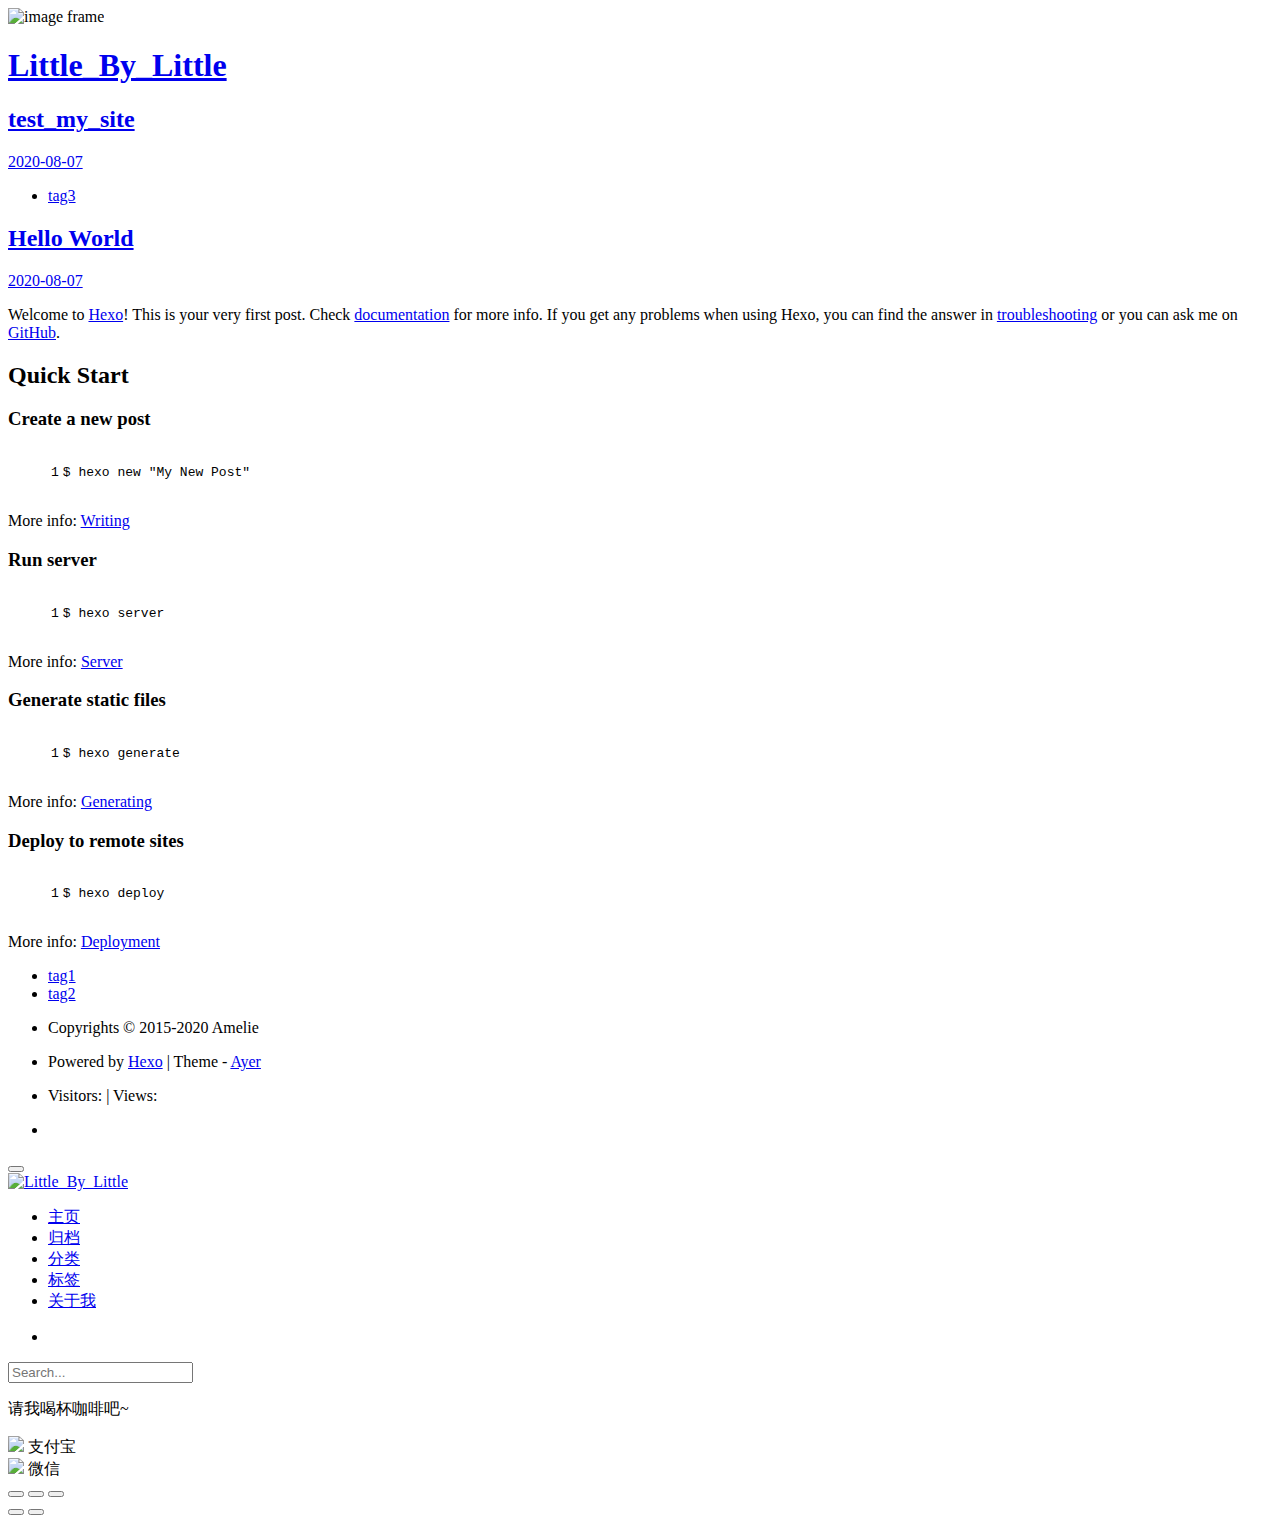
==== commit 2a69ed65: "Site updated: 2020-08-10 09:24:32" ====
--- a/index.html
+++ b/index.html
@@ -1,130 +1,178 @@
 <!DOCTYPE html>
-<html>
+
+
+<html lang="en">
+
+
 <head>
-  <meta charset="utf-8">
-  
-
-  
-  <title>Little_By_Little</title>
-  <meta name="viewport" content="width=device-width, initial-scale=1, maximum-scale=1">
-  <meta name="description" content="my technology blog">
-<meta property="og:type" content="website">
-<meta property="og:title" content="Little_By_Little">
-<meta property="og:url" content="https://amilelne.github.io/index.html">
-<meta property="og:site_name" content="Little_By_Little">
-<meta property="og:description" content="my technology blog">
-<meta property="og:locale" content="en_US">
-<meta property="article:author" content="Amelie">
-<meta name="twitter:card" content="summary">
-  
-    <link rel="alternate" href="/atom.xml" title="Little_By_Little" type="application/atom+xml">
-  
-  
-    <link rel="icon" href="/favicon.png">
-  
-  
-    <link href="//fonts.googleapis.com/css?family=Source+Code+Pro" rel="stylesheet" type="text/css">
-  
-  
-<link rel="stylesheet" href="/css/style.css">
-
-<meta name="generator" content="Hexo 5.0.0"></head>
+  <meta charset="utf-8" />
+    
+  <meta name="description" content="my technology blog" />
+  
+  <meta name="viewport" content="width=device-width, initial-scale=1, maximum-scale=1" />
+  <title>
+     my technology blog
+  </title>
+  <meta name="generator" content="hexo-theme-ayer">
+  
+  <link rel="shortcut icon" href="/favicon.ico" />
+  
+  
+<link rel="stylesheet" href="/dist/main.css">
+
+  
+<link rel="stylesheet" href="https://cdn.jsdelivr.net/gh/Shen-Yu/cdn/css/remixicon.min.css">
+
+  
+<link rel="stylesheet" href="/css/custom.css">
+
+  
+  
+<script src="https://cdn.jsdelivr.net/npm/pace-js@1.0.2/pace.min.js"></script>
+
+  
+  
+
+  
+
+</head>
+
+</html>
 
 <body>
-  <div id="container">
-    <div id="wrap">
-      <header id="header">
-  <div id="banner"></div>
-  <div id="header-outer" class="outer">
-    <div id="header-title" class="inner">
-      <h1 id="logo-wrap">
-        <a href="/" id="logo">Little_By_Little</a>
-      </h1>
-      
-    </div>
-    <div id="header-inner" class="inner">
-      <nav id="main-nav">
-        <a id="main-nav-toggle" class="nav-icon"></a>
-        
-          <a class="main-nav-link" href="/">Home</a>
-        
-          <a class="main-nav-link" href="/archives">Archives</a>
-        
-      </nav>
-      <nav id="sub-nav">
-        
-          <a id="nav-rss-link" class="nav-icon" href="/atom.xml" title="RSS Feed"></a>
-        
-        <a id="nav-search-btn" class="nav-icon" title="Search"></a>
-      </nav>
-      <div id="search-form-wrap">
-        <form action="//google.com/search" method="get" accept-charset="UTF-8" class="search-form"><input type="search" name="q" class="search-form-input" placeholder="Search"><button type="submit" class="search-form-submit">&#xF002;</button><input type="hidden" name="sitesearch" value="https://amilelne.github.io"></form>
+  <div id="app">
+    
+      
+    <main class="content on">
+      
+<section class="cover">
+    
+  <div class="cover-frame">
+    <div class="bg-box">
+      <img src="/images/cover1.jpg" alt="image frame" />
+    </div>
+    <div class="cover-inner text-center text-white">
+      <h1><a href="/">Little_By_Little</a></h1>
+      <div id="subtitle-box">
+        
+        <span id="subtitle"></span>
+        
       </div>
-    </div>
-  </div>
-</header>
-      <div class="outer">
-        <section id="main">
-  
-    <article id="post-test-my-site" class="article article-type-post" itemscope itemprop="blogPost">
-  <div class="article-meta">
-    <a href="/2020/08/07/test-my-site/" class="article-date">
+      <div>
+        
+      </div>
+    </div>
+  </div>
+  <div class="cover-learn-more">
+    <a href="javascript:void(0)" class="anchor"><i class="ri-arrow-down-line"></i></a>
+  </div>
+</section>
+
+
+
+<script src="https://cdn.jsdelivr.net/npm/typed.js@2.0.11/lib/typed.min.js"></script>
+
+
+<!-- Subtitle -->
+
+  <script>
+    try {
+      var typed = new Typed("#subtitle", {
+        strings: ['面朝大海，春暖花开', '愿你一生努力，一生被爱', '想要的都拥有，得不到的都释怀'],
+        startDelay: 0,
+        typeSpeed: 200,
+        loop: true,
+        backSpeed: 100,
+        showCursor: true
+      });
+    } catch (err) {
+      console.log(err)
+    }
+  </script>
+  
+<div id="main">
+  <section class="outer">
+  <article class="articles">
+    
+    
+    
+    
+    <article
+  id="post-test-my-site"
+  class="article article-type-post"
+  itemscope
+  itemprop="blogPost"
+  data-scroll-reveal
+>
+  <div class="article-inner">
+    
+    <header class="article-header">
+       
+<h2 itemprop="name">
+  <a class="article-title" href="/2020/08/07/test-my-site/"
+    >test_my_site</a> 
+</h2>
+ 
+
+    </header>
+     
+    <div class="article-meta">
+      <a href="/2020/08/07/test-my-site/" class="article-date">
   <time datetime="2020-08-07T08:49:31.000Z" itemprop="datePublished">2020-08-07</time>
-</a>
-    
-  </div>
+</a>    
+    </div>
+      
+    <div class="article-entry" itemprop="articleBody">
+       
+   
+      <!-- reward -->
+      
+    </div>
+    
+
+    <!-- copyright -->
+    
+    <footer class="article-footer">
+       
+  <ul class="article-tag-list" itemprop="keywords"><li class="article-tag-list-item"><a class="article-tag-list-link" href="/tags/tag3/" rel="tag">tag3</a></li></ul>
+
+    </footer>
+  </div>
+
+    
+ 
+   
+</article>
+
+    
+    <article
+  id="post-hello-world"
+  class="article article-type-post"
+  itemscope
+  itemprop="blogPost"
+  data-scroll-reveal
+>
   <div class="article-inner">
     
-    
-      <header class="article-header">
-        
-  
-    <h1 itemprop="name">
-      <a class="article-title" href="/2020/08/07/test-my-site/">test_my_site</a>
-    </h1>
-  
-
-      </header>
-    
+    <header class="article-header">
+       
+<h2 itemprop="name">
+  <a class="article-title" href="/2020/08/07/hello-world/"
+    >Hello World</a> 
+</h2>
+ 
+
+    </header>
+     
+    <div class="article-meta">
+      <a href="/2020/08/07/hello-world/" class="article-date">
+  <time datetime="2020-08-07T07:54:46.012Z" itemprop="datePublished">2020-08-07</time>
+</a>    
+    </div>
+      
     <div class="article-entry" itemprop="articleBody">
-      
-        
-      
-    </div>
-    <footer class="article-footer">
-      <a data-url="https://amilelne.github.io/2020/08/07/test-my-site/" data-id="ckdjzvujc000172pydhlo321m" class="article-share-link">Share</a>
-      
-      
-    </footer>
-  </div>
-  
-</article>
-
-
-  
-    <article id="post-hello-world" class="article article-type-post" itemscope itemprop="blogPost">
-  <div class="article-meta">
-    <a href="/2020/08/07/hello-world/" class="article-date">
-  <time datetime="2020-08-07T07:54:46.012Z" itemprop="datePublished">2020-08-07</time>
-</a>
-    
-  </div>
-  <div class="article-inner">
-    
-    
-      <header class="article-header">
-        
-  
-    <h1 itemprop="name">
-      <a class="article-title" href="/2020/08/07/hello-world/">Hello World</a>
-    </h1>
-  
-
-      </header>
-    
-    <div class="article-entry" itemprop="articleBody">
-      
-        <p>Welcome to <a target="_blank" rel="noopener" href="https://hexo.io/">Hexo</a>! This is your very first post. Check <a target="_blank" rel="noopener" href="https://hexo.io/docs/">documentation</a> for more info. If you get any problems when using Hexo, you can find the answer in <a target="_blank" rel="noopener" href="https://hexo.io/docs/troubleshooting.html">troubleshooting</a> or you can ask me on <a target="_blank" rel="noopener" href="https://github.com/hexojs/hexo/issues">GitHub</a>.</p>
+       
+  <p>Welcome to <a target="_blank" rel="noopener" href="https://hexo.io/">Hexo</a>! This is your very first post. Check <a target="_blank" rel="noopener" href="https://hexo.io/docs/">documentation</a> for more info. If you get any problems when using Hexo, you can find the answer in <a target="_blank" rel="noopener" href="https://hexo.io/docs/troubleshooting.html">troubleshooting</a> or you can ask me on <a target="_blank" rel="noopener" href="https://github.com/hexojs/hexo/issues">GitHub</a>.</p>
 <h2 id="Quick-Start"><a href="#Quick-Start" class="headerlink" title="Quick Start"></a>Quick Start</h2><h3 id="Create-a-new-post"><a href="#Create-a-new-post" class="headerlink" title="Create a new post"></a>Create a new post</h3><figure class="highlight bash"><table><tr><td class="gutter"><pre><span class="line">1</span><br></pre></td><td class="code"><pre><span class="line">$ hexo new <span class="string">&quot;My New Post&quot;</span></span><br></pre></td></tr></table></figure>
 
 <p>More info: <a target="_blank" rel="noopener" href="https://hexo.io/docs/writing.html">Writing</a></p>
@@ -137,102 +185,377 @@
 <h3 id="Deploy-to-remote-sites"><a href="#Deploy-to-remote-sites" class="headerlink" title="Deploy to remote sites"></a>Deploy to remote sites</h3><figure class="highlight bash"><table><tr><td class="gutter"><pre><span class="line">1</span><br></pre></td><td class="code"><pre><span class="line">$ hexo deploy</span><br></pre></td></tr></table></figure>
 
 <p>More info: <a target="_blank" rel="noopener" href="https://hexo.io/docs/one-command-deployment.html">Deployment</a></p>
-
-      
-    </div>
+ 
+      <!-- reward -->
+      
+    </div>
+    
+
+    <!-- copyright -->
+    
     <footer class="article-footer">
-      <a data-url="https://amilelne.github.io/2020/08/07/hello-world/" data-id="ckdjzvuil000072pydds2c1sf" class="article-share-link">Share</a>
-      
-      
+       
+  <ul class="article-tag-list" itemprop="keywords"><li class="article-tag-list-item"><a class="article-tag-list-link" href="/tags/tag1/" rel="tag">tag1</a></li><li class="article-tag-list-item"><a class="article-tag-list-link" href="/tags/tag2/" rel="tag">tag2</a></li></ul>
+
     </footer>
   </div>
-  
+
+    
+ 
+   
 </article>
 
-
-  
-
-
+    
+  </article>
+  
+
+  
 </section>
-        
-          <aside id="sidebar">
-  
-    
-
-  
-    
-
-  
-    
-  
-    
-  <div class="widget-wrap">
-    <h3 class="widget-title">Archives</h3>
-    <div class="widget">
-      <ul class="archive-list"><li class="archive-list-item"><a class="archive-list-link" href="/archives/2020/08/">August 2020</a></li></ul>
-    </div>
-  </div>
-
-
-  
-    
-  <div class="widget-wrap">
-    <h3 class="widget-title">Recent Posts</h3>
-    <div class="widget">
-      <ul>
-        
-          <li>
-            <a href="/2020/08/07/test-my-site/">test_my_site</a>
-          </li>
-        
-          <li>
-            <a href="/2020/08/07/hello-world/">Hello World</a>
-          </li>
-        
-      </ul>
-    </div>
-  </div>
-
-  
-</aside>
-        
+</div>
+
+      <footer class="footer">
+  <div class="outer">
+    <ul>
+      <li>
+        Copyrights &copy;
+        2015-2020
+        <i class="ri-heart-fill heart_icon"></i> Amelie
+      </li>
+    </ul>
+    <ul>
+      <li>
+        
+        
+        
+        Powered by <a href="https://hexo.io" target="_blank">Hexo</a>
+        <span class="division">|</span>
+        Theme - <a href="https://github.com/Shen-Yu/hexo-theme-ayer" target="_blank">Ayer</a>
+        
+      </li>
+    </ul>
+    <ul>
+      <li>
+        
+        
+        <span>
+  <span><i class="ri-user-3-fill"></i>Visitors:<span id="busuanzi_value_site_uv"></span></s>
+  <span class="division">|</span>
+  <span><i class="ri-eye-fill"></i>Views:<span id="busuanzi_value_page_pv"></span></span>
+</span>
+        
+      </li>
+    </ul>
+    <ul>
+      
+    </ul>
+    <ul>
+      <li>
+        <!-- cnzz统计 -->
+        
+        <script type="text/javascript" src='https://s9.cnzz.com/z_stat.php?id=1278069914&amp;web_id=1278069914'></script>
+        
+      </li>
+    </ul>
+  </div>
+</footer>
+      <div class="float_btns">
+        <div class="totop" id="totop">
+  <i class="ri-arrow-up-line"></i>
+</div>
+
+<div class="todark" id="todark">
+  <i class="ri-moon-line"></i>
+</div>
+
       </div>
-      <footer id="footer">
-  
-  <div class="outer">
-    <div id="footer-info" class="inner">
-      &copy; 2020 Amelie<br>
-      Powered by <a href="http://hexo.io/" target="_blank">Hexo</a>
-    </div>
-  </div>
-</footer>
-    </div>
-    <nav id="mobile-nav">
-  
-    <a href="/" class="mobile-nav-link">Home</a>
-  
-    <a href="/archives" class="mobile-nav-link">Archives</a>
-  
+    </main>
+    <aside class="sidebar on">
+      <button class="navbar-toggle"></button>
+<nav class="navbar">
+  
+  <div class="logo">
+    <a href="/"><img src="/images/ayer-side.svg" alt="Little_By_Little"></a>
+  </div>
+  
+  <ul class="nav nav-main">
+    
+    <li class="nav-item">
+      <a class="nav-item-link" href="/">主页</a>
+    </li>
+    
+    <li class="nav-item">
+      <a class="nav-item-link" href="/archives">归档</a>
+    </li>
+    
+    <li class="nav-item">
+      <a class="nav-item-link" href="/categories">分类</a>
+    </li>
+    
+    <li class="nav-item">
+      <a class="nav-item-link" href="/tags">标签</a>
+    </li>
+    
+    <li class="nav-item">
+      <a class="nav-item-link" href="/about">关于我</a>
+    </li>
+    
+  </ul>
 </nav>
-    
-
-<script src="//ajax.googleapis.com/ajax/libs/jquery/2.0.3/jquery.min.js"></script>
-
-
-  
-<link rel="stylesheet" href="/fancybox/jquery.fancybox.css">
-
-  
-<script src="/fancybox/jquery.fancybox.pack.js"></script>
-
-
-
-
-<script src="/js/script.js"></script>
-
-
-
-
+<nav class="navbar navbar-bottom">
+  <ul class="nav">
+    <li class="nav-item">
+      
+      <a class="nav-item-link nav-item-search"  title="Search">
+        <i class="ri-search-line"></i>
+      </a>
+      
+      
+      <a class="nav-item-link" target="_blank" href="/atom.xml" title="RSS Feed">
+        <i class="ri-rss-line"></i>
+      </a>
+      
+    </li>
+  </ul>
+</nav>
+<div class="search-form-wrap">
+  <div class="local-search local-search-plugin">
+  <input type="search" id="local-search-input" class="local-search-input" placeholder="Search...">
+  <div id="local-search-result" class="local-search-result"></div>
+</div>
+</div>
+    </aside>
+    <script>
+      if (window.matchMedia("(max-width: 768px)").matches) {
+        document.querySelector('.content').classList.remove('on');
+        document.querySelector('.sidebar').classList.remove('on');
+      }
+    </script>
+    <div id="mask"></div>
+
+<!-- #reward -->
+<div id="reward">
+  <span class="close"><i class="ri-close-line"></i></span>
+  <p class="reward-p"><i class="ri-cup-line"></i>请我喝杯咖啡吧~</p>
+  <div class="reward-box">
+    
+    <div class="reward-item">
+      <img class="reward-img" src="/images/alipay.jpg">
+      <span class="reward-type">支付宝</span>
+    </div>
+    
+    
+    <div class="reward-item">
+      <img class="reward-img" src="/images/wechat.jpg">
+      <span class="reward-type">微信</span>
+    </div>
+    
+  </div>
+</div>
+    
+<script src="/js/jquery-2.0.3.min.js"></script>
+
+
+<script src="/js/lazyload.min.js"></script>
+
+<!-- Tocbot -->
+
+<script src="https://cdn.jsdelivr.net/npm/jquery-modal@0.9.2/jquery.modal.min.js"></script>
+<link rel="stylesheet" href="https://cdn.jsdelivr.net/npm/jquery-modal@0.9.2/jquery.modal.min.css">
+<script src="https://cdn.jsdelivr.net/npm/justifiedGallery@3.7.0/dist/js/jquery.justifiedGallery.min.js"></script>
+
+<script src="/dist/main.js"></script>
+
+<!-- ImageViewer -->
+
+<!-- Root element of PhotoSwipe. Must have class pswp. -->
+<div class="pswp" tabindex="-1" role="dialog" aria-hidden="true">
+
+    <!-- Background of PhotoSwipe. 
+         It's a separate element as animating opacity is faster than rgba(). -->
+    <div class="pswp__bg"></div>
+
+    <!-- Slides wrapper with overflow:hidden. -->
+    <div class="pswp__scroll-wrap">
+
+        <!-- Container that holds slides. 
+            PhotoSwipe keeps only 3 of them in the DOM to save memory.
+            Don't modify these 3 pswp__item elements, data is added later on. -->
+        <div class="pswp__container">
+            <div class="pswp__item"></div>
+            <div class="pswp__item"></div>
+            <div class="pswp__item"></div>
+        </div>
+
+        <!-- Default (PhotoSwipeUI_Default) interface on top of sliding area. Can be changed. -->
+        <div class="pswp__ui pswp__ui--hidden">
+
+            <div class="pswp__top-bar">
+
+                <!--  Controls are self-explanatory. Order can be changed. -->
+
+                <div class="pswp__counter"></div>
+
+                <button class="pswp__button pswp__button--close" title="Close (Esc)"></button>
+
+                <button class="pswp__button pswp__button--share" style="display:none" title="Share"></button>
+
+                <button class="pswp__button pswp__button--fs" title="Toggle fullscreen"></button>
+
+                <button class="pswp__button pswp__button--zoom" title="Zoom in/out"></button>
+
+                <!-- Preloader demo http://codepen.io/dimsemenov/pen/yyBWoR -->
+                <!-- element will get class pswp__preloader--active when preloader is running -->
+                <div class="pswp__preloader">
+                    <div class="pswp__preloader__icn">
+                        <div class="pswp__preloader__cut">
+                            <div class="pswp__preloader__donut"></div>
+                        </div>
+                    </div>
+                </div>
+            </div>
+
+            <div class="pswp__share-modal pswp__share-modal--hidden pswp__single-tap">
+                <div class="pswp__share-tooltip"></div>
+            </div>
+
+            <button class="pswp__button pswp__button--arrow--left" title="Previous (arrow left)">
+            </button>
+
+            <button class="pswp__button pswp__button--arrow--right" title="Next (arrow right)">
+            </button>
+
+            <div class="pswp__caption">
+                <div class="pswp__caption__center"></div>
+            </div>
+
+        </div>
+
+    </div>
+
+</div>
+
+<link rel="stylesheet" href="https://cdn.jsdelivr.net/npm/photoswipe@4.1.3/dist/photoswipe.min.css">
+<link rel="stylesheet" href="https://cdn.jsdelivr.net/npm/photoswipe@4.1.3/dist/default-skin/default-skin.min.css">
+<script src="https://cdn.jsdelivr.net/npm/photoswipe@4.1.3/dist/photoswipe.min.js"></script>
+<script src="https://cdn.jsdelivr.net/npm/photoswipe@4.1.3/dist/photoswipe-ui-default.min.js"></script>
+
+<script>
+    function viewer_init() {
+        let pswpElement = document.querySelectorAll('.pswp')[0];
+        let $imgArr = document.querySelectorAll(('.article-entry img:not(.reward-img)'))
+
+        $imgArr.forEach(($em, i) => {
+            $em.onclick = () => {
+                // slider展开状态
+                // todo: 这样不好，后面改成状态
+                if (document.querySelector('.left-col.show')) return
+                let items = []
+                $imgArr.forEach(($em2, i2) => {
+                    let img = $em2.getAttribute('data-idx', i2)
+                    let src = $em2.getAttribute('data-target') || $em2.getAttribute('src')
+                    let title = $em2.getAttribute('alt')
+                    // 获得原图尺寸
+                    const image = new Image()
+                    image.src = src
+                    items.push({
+                        src: src,
+                        w: image.width || $em2.width,
+                        h: image.height || $em2.height,
+                        title: title
+                    })
+                })
+                var gallery = new PhotoSwipe(pswpElement, PhotoSwipeUI_Default, items, {
+                    index: parseInt(i)
+                });
+                gallery.init()
+            }
+        })
+    }
+    viewer_init()
+</script>
+
+<!-- MathJax -->
+
+<!-- Katex -->
+
+<!-- busuanzi  -->
+
+
+<script src="/js/busuanzi-2.3.pure.min.js"></script>
+
+
+<!-- ClickLove -->
+
+<!-- ClickBoom1 -->
+
+<!-- ClickBoom2 -->
+
+<!-- CodeCopy -->
+
+
+<link rel="stylesheet" href="/css/clipboard.css">
+
+<script src="https://cdn.jsdelivr.net/npm/clipboard@2/dist/clipboard.min.js"></script>
+<script>
+  function wait(callback, seconds) {
+    var timelag = null;
+    timelag = window.setTimeout(callback, seconds);
+  }
+  !function (e, t, a) {
+    var initCopyCode = function(){
+      var copyHtml = '';
+      copyHtml += '<button class="btn-copy" data-clipboard-snippet="">';
+      copyHtml += '<i class="ri-file-copy-2-line"></i><span>COPY</span>';
+      copyHtml += '</button>';
+      $(".highlight .code pre").before(copyHtml);
+      $(".article pre code").before(copyHtml);
+      var clipboard = new ClipboardJS('.btn-copy', {
+        target: function(trigger) {
+          return trigger.nextElementSibling;
+        }
+      });
+      clipboard.on('success', function(e) {
+        let $btn = $(e.trigger);
+        $btn.addClass('copied');
+        let $icon = $($btn.find('i'));
+        $icon.removeClass('ri-file-copy-2-line');
+        $icon.addClass('ri-checkbox-circle-line');
+        let $span = $($btn.find('span'));
+        $span[0].innerText = 'COPIED';
+        
+        wait(function () { // 等待两秒钟后恢复
+          $icon.removeClass('ri-checkbox-circle-line');
+          $icon.addClass('ri-file-copy-2-line');
+          $span[0].innerText = 'COPY';
+        }, 2000);
+      });
+      clipboard.on('error', function(e) {
+        e.clearSelection();
+        let $btn = $(e.trigger);
+        $btn.addClass('copy-failed');
+        let $icon = $($btn.find('i'));
+        $icon.removeClass('ri-file-copy-2-line');
+        $icon.addClass('ri-time-line');
+        let $span = $($btn.find('span'));
+        $span[0].innerText = 'COPY FAILED';
+        
+        wait(function () { // 等待两秒钟后恢复
+          $icon.removeClass('ri-time-line');
+          $icon.addClass('ri-file-copy-2-line');
+          $span[0].innerText = 'COPY';
+        }, 2000);
+      });
+    }
+    initCopyCode();
+  }(window, document);
+</script>
+
+
+<!-- CanvasBackground -->
+
+
+    
   </div>
 </body>
+
 </html>